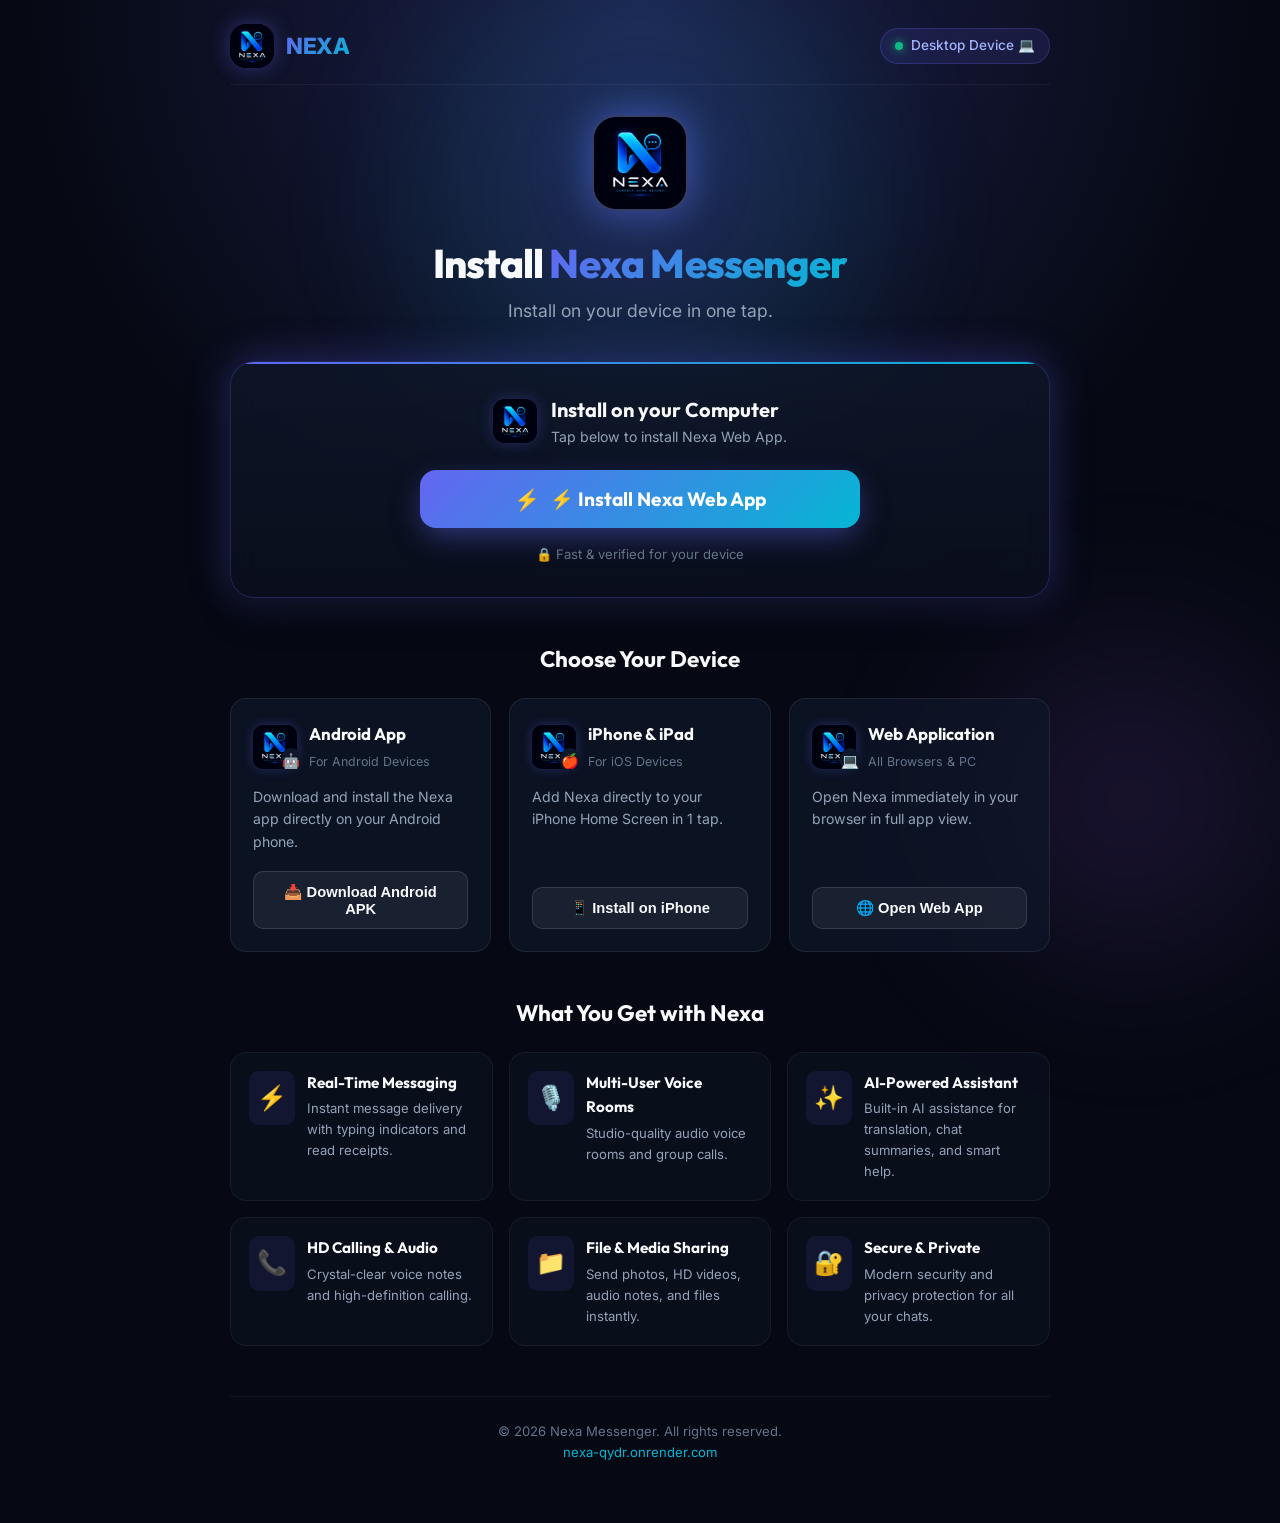
==== index.html @ 6cac439d "Add files via upload" ====
<!DOCTYPE html>
<html lang="en">
<head>
  <meta charset="UTF-8">
  <meta name="viewport" content="width=device-width, initial-scale=1.0, maximum-scale=1.0, user-scalable=no">
  <title>Nexa Messenger | Install on Your Device</title>
  <meta name="description" content="Install Nexa Messenger directly on your Android, iPhone, or Desktop device in 1 tap.">
  
  <!-- PWA & Mobile Icons -->
  <link rel="manifest" href="manifest.json">
  <meta name="theme-color" content="#0b0f19">
  <meta name="mobile-web-app-capable" content="yes">
  <meta name="apple-mobile-web-app-capable" content="yes">
  <meta name="apple-mobile-web-app-status-bar-style" content="black-translucent">
  <meta name="apple-mobile-web-app-title" content="Nexa">
  <link rel="apple-touch-icon" href="apple-touch-icon.png">
  <link rel="icon" type="image/png" sizes="192x192" href="icon-192.png">
  <link rel="icon" type="image/png" sizes="512x512" href="icon-512.png">

  <!-- Open Graph -->
  <meta property="og:title" content="Install Nexa Messenger">
  <meta property="og:description" content="Install Nexa Messenger directly on your Android or iPhone device.">
  <meta property="og:image" content="icon-512.png">
  <meta property="og:type" content="website">

  <!-- Stylesheet -->
  <link rel="stylesheet" href="styles.css">
</head>
<body>

  <!-- Ambient Light Effects -->
  <div class="ambient-blur-1"></div>
  <div class="ambient-blur-2"></div>

  <div class="app-container">

    <!-- Header Navigation -->
    <header class="header">
      <a href="https://nexa-qydr.onrender.com" class="brand" target="_blank" rel="noopener">
        <img src="icon-192.png" alt="Nexa Icon" class="logo-img">
        <span class="brand-text">NEXA</span>
      </a>
      <div class="device-badge" id="deviceBadge">
        <span class="pulse-dot"></span>
        <span id="deviceBadgeText">Detecting device...</span>
      </div>
    </header>

    <!-- Hero Section with Official Nexa Icon -->
    <section class="hero">
      <div class="hero-icon-wrapper">
        <img src="icon-512.png" alt="Nexa Messenger Logo" class="hero-app-icon">
      </div>
      <h1 class="hero-title">
        Install <span>Nexa Messenger</span>
      </h1>
      <p class="hero-subtitle">
        Install on your device in one tap.
      </p>
    </section>

    <!-- Installer Action Card -->
    <main class="installer-card">
      <div class="install-status-box">
        <img src="icon-192.png" class="mini-status-icon" alt="Nexa Icon">
        <div class="status-info">
          <h3 id="statusHeading">Install on your device</h3>
          <p id="statusSubtext">Tap below to install Nexa directly.</p>
        </div>
      </div>

      <button class="btn-primary-install" id="primaryInstallBtn">
        <span class="btn-icon">⚡</span>
        <span id="primaryInstallText">Install Nexa App</span>
      </button>

      <div class="install-note">
        <span>🔒 Fast & verified for your device</span>
      </div>
    </main>

    <!-- Platform Options -->
    <section>
      <h2 class="section-title">Choose Your Device</h2>
      <div class="options-grid">
        
        <!-- Android Option -->
        <div class="option-card">
          <div>
            <div class="option-header">
              <div class="option-icon-box">
                <img src="icon-192.png" alt="Nexa Icon" class="card-nexa-icon">
                <span class="os-badge">🤖</span>
              </div>
              <div>
                <h3 class="option-title">Android App</h3>
                <span class="option-subtitle">For Android Devices</span>
              </div>
            </div>
            <p class="option-desc">
              Download and install the Nexa app directly on your Android phone.
            </p>
          </div>
          <button class="btn-secondary" id="downloadApkBtn">
            <span>📥 Download Android APK</span>
          </button>
        </div>

        <!-- iOS Option -->
        <div class="option-card">
          <div>
            <div class="option-header">
              <div class="option-icon-box">
                <img src="icon-192.png" alt="Nexa Icon" class="card-nexa-icon">
                <span class="os-badge">🍎</span>
              </div>
              <div>
                <h3 class="option-title">iPhone & iPad</h3>
                <span class="option-subtitle">For iOS Devices</span>
              </div>
            </div>
            <p class="option-desc">
              Add Nexa directly to your iPhone Home Screen in 1 tap.
            </p>
          </div>
          <button class="btn-secondary" id="installIosBtn">
            <span>📱 Install on iPhone</span>
          </button>
        </div>

        <!-- Web App Standalone Option -->
        <div class="option-card">
          <div>
            <div class="option-header">
              <div class="option-icon-box">
                <img src="icon-192.png" alt="Nexa Icon" class="card-nexa-icon">
                <span class="os-badge">💻</span>
              </div>
              <div>
                <h3 class="option-title">Web Application</h3>
                <span class="option-subtitle">All Browsers & PC</span>
              </div>
            </div>
            <p class="option-desc">
              Open Nexa immediately in your browser in full app view.
            </p>
          </div>
          <button class="btn-secondary" id="openInFrameBtn">
            <span>🌐 Open Web App</span>
          </button>
        </div>

      </div>
    </section>

    <!-- Nexa Features Grid -->
    <section class="features-section">
      <h2 class="section-title">What You Get with Nexa</h2>
      <div class="features-grid">

        <div class="feature-item">
          <div class="feature-icon">⚡</div>
          <div class="feature-text">
            <h4>Real-Time Messaging</h4>
            <p>Instant message delivery with typing indicators and read receipts.</p>
          </div>
        </div>

        <div class="feature-item">
          <div class="feature-icon">🎙️</div>
          <div class="feature-text">
            <h4>Multi-User Voice Rooms</h4>
            <p>Studio-quality audio voice rooms and group calls.</p>
          </div>
        </div>

        <div class="feature-item">
          <div class="feature-icon">✨</div>
          <div class="feature-text">
            <h4>AI-Powered Assistant</h4>
            <p>Built-in AI assistance for translation, chat summaries, and smart help.</p>
          </div>
        </div>

        <div class="feature-item">
          <div class="feature-icon">📞</div>
          <div class="feature-text">
            <h4>HD Calling & Audio</h4>
            <p>Crystal-clear voice notes and high-definition calling.</p>
          </div>
        </div>

        <div class="feature-item">
          <div class="feature-icon">📁</div>
          <div class="feature-text">
            <h4>File & Media Sharing</h4>
            <p>Send photos, HD videos, audio notes, and files instantly.</p>
          </div>
        </div>

        <div class="feature-item">
          <div class="feature-icon">🔐</div>
          <div class="feature-text">
            <h4>Secure & Private</h4>
            <p>Modern security and privacy protection for all your chats.</p>
          </div>
        </div>

      </div>
    </section>

    <!-- Footer -->
    <footer class="footer">
      <p>© 2026 Nexa Messenger. All rights reserved.</p>
      <p><a href="https://nexa-qydr.onrender.com" target="_blank" style="color: var(--primary-cyan); text-decoration: none;">nexa-qydr.onrender.com</a></p>
    </footer>

  </div>

  <!-- Embedded Web App Modal -->
  <div class="web-app-frame-modal" id="webAppFrameModal">
    <div class="frame-bar">
      <div class="frame-title">
        <img src="icon-192.png" width="24" height="24" style="border-radius: 6px;" alt="Logo">
        <span>Nexa Messenger App</span>
      </div>
      <button class="btn-close-frame" id="closeFrameBtn">✕ Close</button>
    </div>
    <iframe src="https://nexa-qydr.onrender.com" class="app-iframe" title="Nexa Messenger App"></iframe>
  </div>

  <!-- JavaScript -->
  <script src="app.js"></script>
</body>
</html>
---- styles.css ----
/* ==========================================================================
   Nexa Messenger - Universal Mobile App Installer Stylesheet
   ========================================================================== */

@import url('https://fonts.googleapis.com/css2?family=Inter:wght@300;400;500;600;700&family=Outfit:wght@500;600;700;800&display=swap');

:root {
  --bg-dark: #060913;
  --bg-card: rgba(15, 23, 42, 0.7);
  --bg-card-hover: rgba(30, 41, 59, 0.8);
  --border-glow: rgba(99, 102, 241, 0.25);
  --border-cyan: rgba(6, 182, 212, 0.3);
  
  --primary-indigo: #6366f1;
  --primary-cyan: #06b6d4;
  --primary-purple: #a855f7;
  --primary-emerald: #10b981;
  
  --text-main: #f8fafc;
  --text-muted: #94a3b8;
  --text-dim: #64748b;

  --gradient-main: linear-gradient(135deg, #6366f1 0%, #06b6d4 100%);
  --gradient-accent: linear-gradient(135deg, #a855f7 0%, #6366f1 100%);
  --gradient-card: linear-gradient(180deg, rgba(15, 23, 42, 0.8) 0%, rgba(10, 15, 29, 0.9) 100%);
  --gradient-glow: radial-gradient(circle at 50% 0%, rgba(99, 102, 241, 0.25) 0%, rgba(6, 9, 19, 0) 70%);

  --radius-sm: 10px;
  --radius-md: 16px;
  --radius-lg: 24px;
  --radius-full: 9999px;

  --shadow-glow: 0 0 40px rgba(99, 102, 241, 0.35);
  --shadow-card: 0 20px 40px -15px rgba(0, 0, 0, 0.5);
  --transition-fast: all 0.25s cubic-bezier(0.4, 0, 0.2, 1);
}

* {
  margin: 0;
  padding: 0;
  box-sizing: border-box;
  -webkit-tap-highlight-color: transparent;
}

body {
  font-family: 'Inter', sans-serif;
  background-color: var(--bg-dark);
  color: var(--text-main);
  min-height: 100vh;
  overflow-x: hidden;
  line-height: 1.6;
  background-image: var(--gradient-glow);
  background-repeat: no-repeat;
  background-size: 100% 600px;
}

h1, h2, h3, h4, .brand-title {
  font-family: 'Outfit', sans-serif;
}

/* Page Background Effects */
.ambient-blur-1 {
  position: fixed;
  top: -100px;
  left: 50%;
  transform: translateX(-50%);
  width: 600px;
  height: 600px;
  background: radial-gradient(circle, rgba(99, 102, 241, 0.2) 0%, rgba(6, 182, 212, 0.1) 40%, rgba(0, 0, 0, 0) 70%);
  pointer-events: none;
  z-index: 0;
  filter: blur(50px);
}

.ambient-blur-2 {
  position: fixed;
  bottom: -150px;
  right: -100px;
  width: 500px;
  height: 500px;
  background: radial-gradient(circle, rgba(168, 85, 247, 0.15) 0%, rgba(0, 0, 0, 0) 70%);
  pointer-events: none;
  z-index: 0;
  filter: blur(60px);
}

.app-container {
  max-width: 860px;
  margin: 0 auto;
  padding: 24px 20px 60px;
  position: relative;
  z-index: 1;
}

/* Header & Nav */
.header {
  display: flex;
  justify-content: space-between;
  align-items: center;
  margin-bottom: 30px;
  padding-bottom: 16px;
  border-bottom: 1px solid rgba(255, 255, 255, 0.06);
}

.brand {
  display: flex;
  align-items: center;
  gap: 12px;
  text-decoration: none;
  color: inherit;
}

.logo-img {
  width: 44px;
  height: 44px;
  border-radius: var(--radius-md);
  box-shadow: 0 0 20px rgba(99, 102, 241, 0.4);
  transition: var(--transition-fast);
}

.brand-text {
  font-size: 1.4rem;
  font-weight: 800;
  letter-spacing: -0.5px;
  background: var(--gradient-main);
  -webkit-background-clip: text;
  -webkit-text-fill-color: transparent;
}

.device-badge {
  display: inline-flex;
  align-items: center;
  gap: 8px;
  padding: 6px 14px;
  border-radius: var(--radius-full);
  background: rgba(99, 102, 241, 0.12);
  border: 1px solid var(--border-glow);
  font-size: 0.85rem;
  font-weight: 500;
  color: #a5b4fc;
}

.pulse-dot {
  width: 8px;
  height: 8px;
  background-color: var(--primary-emerald);
  border-radius: 50%;
  box-shadow: 0 0 10px var(--primary-emerald);
  animation: pulse 2s infinite;
}

@keyframes pulse {
  0% { transform: scale(0.95); box-shadow: 0 0 0 0 rgba(16, 185, 129, 0.7); }
  70% { transform: scale(1); box-shadow: 0 0 0 8px rgba(16, 185, 129, 0); }
  100% { transform: scale(0.95); box-shadow: 0 0 0 0 rgba(16, 185, 129, 0); }
}

/* Hero Section */
.hero {
  text-align: center;
  margin-bottom: 36px;
}

.hero-icon-wrapper {
  margin-bottom: 20px;
  display: inline-block;
}

.hero-app-icon {
  width: 96px;
  height: 96px;
  border-radius: 24px;
  box-shadow: 0 0 35px rgba(99, 102, 241, 0.5), 0 0 70px rgba(6, 182, 212, 0.2);
  border: 2px solid rgba(255, 255, 255, 0.1);
  transition: transform 0.3s ease;
}

.hero-app-icon:hover {
  transform: scale(1.05) rotate(2deg);
}

.hero-title {
  font-size: 2.5rem;
  font-weight: 800;
  line-height: 1.2;
  margin-bottom: 10px;
  letter-spacing: -0.8px;
}

.hero-title span {
  background: var(--gradient-main);
  -webkit-background-clip: text;
  -webkit-text-fill-color: transparent;
}

.hero-subtitle {
  font-size: 1.1rem;
  color: var(--text-muted);
  max-width: 500px;
  margin: 0 auto;
}

/* Main Install Action Card */
.installer-card {
  background: var(--gradient-card);
  border: 1px solid var(--border-glow);
  border-radius: var(--radius-lg);
  padding: 32px 26px;
  box-shadow: var(--shadow-card), var(--shadow-glow);
  backdrop-filter: blur(16px);
  text-align: center;
  position: relative;
  overflow: hidden;
  margin-bottom: 44px;
}

.installer-card::before {
  content: '';
  position: absolute;
  top: 0;
  left: 0;
  right: 0;
  height: 2px;
  background: var(--gradient-main);
}

.install-status-box {
  display: flex;
  align-items: center;
  justify-content: center;
  gap: 14px;
  margin-bottom: 22px;
}

.mini-status-icon {
  width: 44px;
  height: 44px;
  border-radius: 12px;
  box-shadow: 0 0 15px rgba(99, 102, 241, 0.3);
}

.status-info h3 {
  font-size: 1.25rem;
  font-weight: 700;
  text-align: left;
}

.status-info p {
  font-size: 0.88rem;
  color: var(--text-muted);
  text-align: left;
}

.btn-primary-install {
  display: flex;
  align-items: center;
  justify-content: center;
  gap: 10px;
  width: 100%;
  max-width: 440px;
  margin: 0 auto 16px;
  padding: 16px 28px;
  font-family: 'Outfit', sans-serif;
  font-size: 1.2rem;
  font-weight: 700;
  color: #ffffff;
  background: var(--gradient-main);
  border: none;
  border-radius: var(--radius-md);
  cursor: pointer;
  box-shadow: 0 10px 30px -5px rgba(99, 102, 241, 0.5);
  transition: var(--transition-fast);
  text-decoration: none;
}

.btn-primary-install:hover {
  transform: translateY(-2px) scale(1.02);
  box-shadow: 0 15px 40px -5px rgba(99, 102, 241, 0.7);
}

.btn-primary-install:active {
  transform: translateY(1px) scale(0.99);
}

.btn-icon {
  font-size: 1.3rem;
}

.install-note {
  font-size: 0.82rem;
  color: var(--text-dim);
  display: flex;
  align-items: center;
  justify-content: center;
  gap: 6px;
}

/* Secondary Download Grid */
.section-title {
  font-size: 1.4rem;
  font-weight: 700;
  margin-bottom: 20px;
  text-align: center;
}

.options-grid {
  display: grid;
  grid-template-columns: repeat(auto-fit, minmax(250px, 1fr));
  gap: 18px;
  margin-bottom: 44px;
}

.option-card {
  background: var(--bg-card);
  border: 1px solid rgba(255, 255, 255, 0.08);
  border-radius: var(--radius-md);
  padding: 22px;
  transition: var(--transition-fast);
  display: flex;
  flex-direction: column;
  justify-content: space-between;
}

.option-card:hover {
  background: var(--bg-card-hover);
  border-color: var(--border-glow);
  transform: translateY(-3px);
}

.option-header {
  display: flex;
  align-items: center;
  gap: 12px;
  margin-bottom: 12px;
}

.option-icon-box {
  position: relative;
  width: 44px;
  height: 44px;
}

.card-nexa-icon {
  width: 44px;
  height: 44px;
  border-radius: 10px;
  box-shadow: 0 0 12px rgba(99, 102, 241, 0.3);
}

.os-badge {
  position: absolute;
  bottom: -4px;
  right: -4px;
  font-size: 0.9rem;
  background: #0f172a;
  border-radius: 50%;
  padding: 1px;
}

.option-title {
  font-size: 1.05rem;
  font-weight: 700;
}

.option-subtitle {
  font-size: 0.78rem;
  color: var(--text-dim);
}

.option-desc {
  font-size: 0.88rem;
  color: var(--text-muted);
  margin-bottom: 18px;
  flex-grow: 1;
}

.btn-secondary {
  display: inline-flex;
  align-items: center;
  justify-content: center;
  gap: 8px;
  padding: 11px 18px;
  border-radius: var(--radius-sm);
  font-size: 0.92rem;
  font-weight: 600;
  color: var(--text-main);
  background: rgba(255, 255, 255, 0.06);
  border: 1px solid rgba(255, 255, 255, 0.12);
  cursor: pointer;
  transition: var(--transition-fast);
  text-decoration: none;
  width: 100%;
}

.btn-secondary:hover {
  background: rgba(99, 102, 241, 0.2);
  border-color: var(--primary-indigo);
  color: #ffffff;
}

/* Features Showcase */
.features-section {
  margin-bottom: 50px;
}

.features-grid {
  display: grid;
  grid-template-columns: repeat(auto-fit, minmax(230px, 1fr));
  gap: 16px;
}

.feature-item {
  background: rgba(15, 23, 42, 0.4);
  border: 1px solid rgba(255, 255, 255, 0.05);
  border-radius: var(--radius-md);
  padding: 18px;
  display: flex;
  align-items: flex-start;
  gap: 12px;
}

.feature-icon {
  font-size: 1.5rem;
  background: rgba(99, 102, 241, 0.1);
  padding: 8px;
  border-radius: var(--radius-sm);
}

.feature-text h4 {
  font-size: 0.95rem;
  font-weight: 700;
  margin-bottom: 3px;
}

.feature-text p {
  font-size: 0.82rem;
  color: var(--text-muted);
}

/* Live Standalone App Modal & View */
.web-app-frame-modal {
  display: none;
  position: fixed;
  top: 0;
  left: 0;
  width: 100vw;
  height: 100vh;
  background: rgba(2, 6, 23, 0.95);
  z-index: 1000;
  flex-direction: column;
}

.web-app-frame-modal.active {
  display: flex;
}

.frame-bar {
  display: flex;
  align-items: center;
  justify-content: space-between;
  padding: 12px 20px;
  background: #0f172a;
  border-bottom: 1px solid rgba(255, 255, 255, 0.1);
}

.frame-title {
  font-weight: 600;
  display: flex;
  align-items: center;
  gap: 8px;
}

.btn-close-frame {
  background: rgba(255, 255, 255, 0.1);
  border: none;
  color: white;
  padding: 6px 14px;
  border-radius: var(--radius-sm);
  cursor: pointer;
  font-weight: 600;
}

.app-iframe {
  flex-grow: 1;
  width: 100%;
  height: 100%;
  border: none;
}

/* Footer */
.footer {
  text-align: center;
  padding-top: 24px;
  border-top: 1px solid rgba(255, 255, 255, 0.06);
  color: var(--text-dim);
  font-size: 0.82rem;
}

/* Mobile Adjustments */
@media (max-width: 600px) {
  .hero-title {
    font-size: 2rem;
  }
  .hero-app-icon {
    width: 80px;
    height: 80px;
  }
  .installer-card {
    padding: 24px 16px;
  }
  .btn-primary-install {
    font-size: 1.1rem;
    padding: 15px 20px;
  }
}
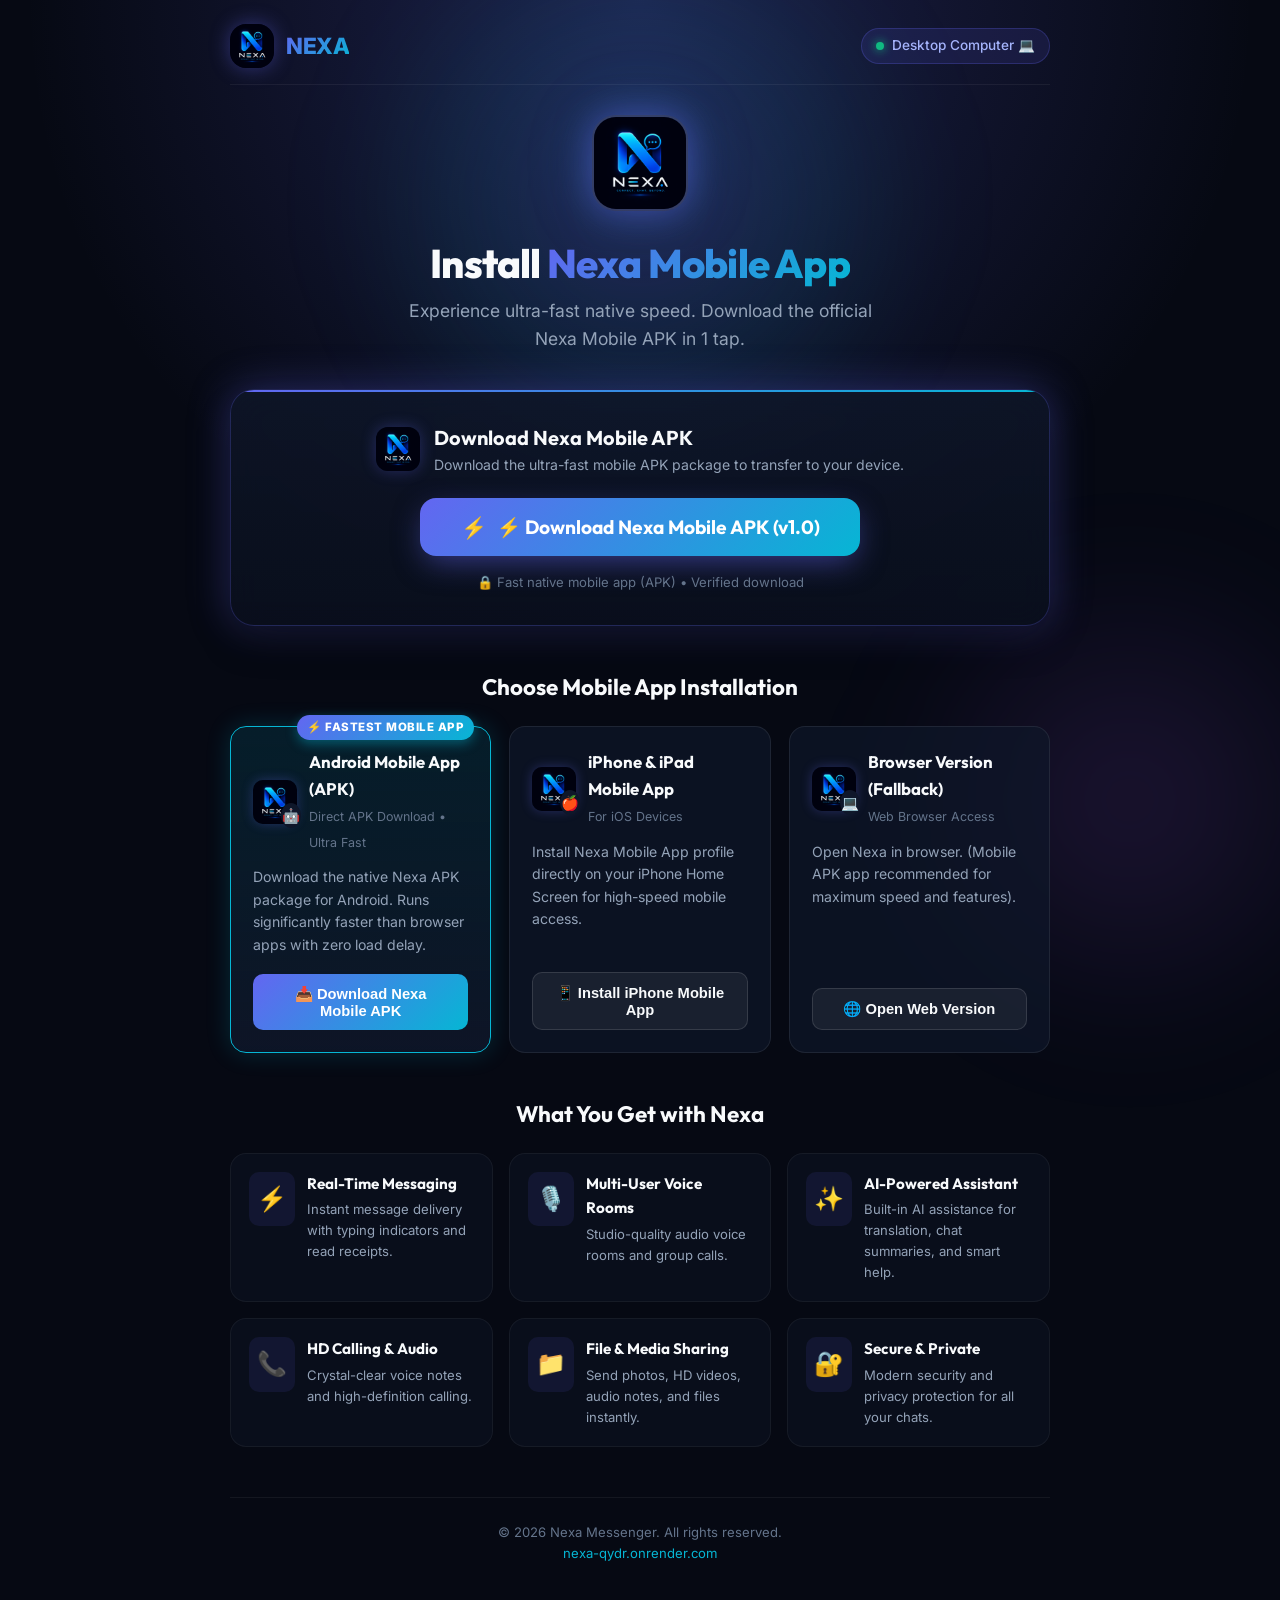
==== commit b97d581d: "Add files via upload" ====
--- a/index.html
+++ b/index.html
@@ -47,111 +47,112 @@
     </header>
 
     <!-- Hero Section with Official Nexa Icon -->
-    <section class="hero">
-      <div class="hero-icon-wrapper">
-        <img src="icon-512.png" alt="Nexa Messenger Logo" class="hero-app-icon">
-      </div>
-      <h1 class="hero-title">
-        Install <span>Nexa Messenger</span>
-      </h1>
-      <p class="hero-subtitle">
-        Install on your device in one tap.
-      </p>
-    </section>
-
-    <!-- Installer Action Card -->
-    <main class="installer-card">
-      <div class="install-status-box">
-        <img src="icon-192.png" class="mini-status-icon" alt="Nexa Icon">
-        <div class="status-info">
-          <h3 id="statusHeading">Install on your device</h3>
-          <p id="statusSubtext">Tap below to install Nexa directly.</p>
-        </div>
-      </div>
-
-      <button class="btn-primary-install" id="primaryInstallBtn">
-        <span class="btn-icon">⚡</span>
-        <span id="primaryInstallText">Install Nexa App</span>
-      </button>
-
-      <div class="install-note">
-        <span>🔒 Fast & verified for your device</span>
-      </div>
-    </main>
-
-    <!-- Platform Options -->
-    <section>
-      <h2 class="section-title">Choose Your Device</h2>
-      <div class="options-grid">
-        
-        <!-- Android Option -->
-        <div class="option-card">
-          <div>
-            <div class="option-header">
-              <div class="option-icon-box">
-                <img src="icon-192.png" alt="Nexa Icon" class="card-nexa-icon">
-                <span class="os-badge">🤖</span>
-              </div>
-              <div>
-                <h3 class="option-title">Android App</h3>
-                <span class="option-subtitle">For Android Devices</span>
-              </div>
-            </div>
-            <p class="option-desc">
-              Download and install the Nexa app directly on your Android phone.
-            </p>
-          </div>
-          <button class="btn-secondary" id="downloadApkBtn">
-            <span>📥 Download Android APK</span>
-          </button>
-        </div>
-
-        <!-- iOS Option -->
-        <div class="option-card">
-          <div>
-            <div class="option-header">
-              <div class="option-icon-box">
-                <img src="icon-192.png" alt="Nexa Icon" class="card-nexa-icon">
-                <span class="os-badge">🍎</span>
-              </div>
-              <div>
-                <h3 class="option-title">iPhone & iPad</h3>
-                <span class="option-subtitle">For iOS Devices</span>
-              </div>
-            </div>
-            <p class="option-desc">
-              Add Nexa directly to your iPhone Home Screen in 1 tap.
-            </p>
-          </div>
-          <button class="btn-secondary" id="installIosBtn">
-            <span>📱 Install on iPhone</span>
-          </button>
-        </div>
-
-        <!-- Web App Standalone Option -->
-        <div class="option-card">
-          <div>
-            <div class="option-header">
-              <div class="option-icon-box">
-                <img src="icon-192.png" alt="Nexa Icon" class="card-nexa-icon">
-                <span class="os-badge">💻</span>
-              </div>
-              <div>
-                <h3 class="option-title">Web Application</h3>
-                <span class="option-subtitle">All Browsers & PC</span>
-              </div>
-            </div>
-            <p class="option-desc">
-              Open Nexa immediately in your browser in full app view.
-            </p>
-          </div>
-          <button class="btn-secondary" id="openInFrameBtn">
-            <span>🌐 Open Web App</span>
-          </button>
-        </div>
-
-      </div>
-    </section>
+  <section class="hero">
+    <div class="hero-icon-wrapper">
+      <img src="icon-512.png" alt="Nexa Messenger Logo" class="hero-app-icon">
+    </div>
+    <h1 class="hero-title">
+      Install <span>Nexa Mobile App</span>
+    </h1>
+    <p class="hero-subtitle">
+      Experience ultra-fast native speed. Download the official Nexa Mobile APK in 1 tap.
+    </p>
+  </section>
+
+  <!-- Installer Action Card -->
+  <main class="installer-card">
+    <div class="install-status-box">
+      <img src="icon-192.png" class="mini-status-icon" alt="Nexa Icon">
+      <div class="status-info">
+        <h3 id="statusHeading">Download Nexa Mobile App (APK)</h3>
+        <p id="statusSubtext">Ultra-fast native mobile app • Instant direct package download</p>
+      </div>
+    </div>
+
+    <button class="btn-primary-install" id="primaryInstallBtn">
+      <span class="btn-icon">⚡</span>
+      <span id="primaryInstallText">Download Nexa Mobile APK</span>
+    </button>
+
+    <div class="install-note">
+      <span>🔒 Fast native mobile app (APK) • Verified download</span>
+    </div>
+  </main>
+
+  <!-- Platform Options -->
+  <section>
+    <h2 class="section-title">Choose Mobile App Installation</h2>
+    <div class="options-grid">
+      
+      <!-- Android Option (Recommended) -->
+      <div class="option-card recommended-card">
+        <div class="card-tag">⚡ FASTEST MOBILE APP</div>
+        <div>
+          <div class="option-header">
+            <div class="option-icon-box">
+              <img src="icon-192.png" alt="Nexa Icon" class="card-nexa-icon">
+              <span class="os-badge">🤖</span>
+            </div>
+            <div>
+              <h3 class="option-title">Android Mobile App (APK)</h3>
+              <span class="option-subtitle">Direct APK Download • Ultra Fast</span>
+            </div>
+          </div>
+          <p class="option-desc">
+            Download the native Nexa APK package for Android. Runs significantly faster than browser apps with zero load delay.
+          </p>
+        </div>
+        <button class="btn-secondary btn-apk-primary" id="downloadApkBtn">
+          <span>📥 Download Nexa Mobile APK</span>
+        </button>
+      </div>
+
+      <!-- iOS Option -->
+      <div class="option-card">
+        <div>
+          <div class="option-header">
+            <div class="option-icon-box">
+              <img src="icon-192.png" alt="Nexa Icon" class="card-nexa-icon">
+              <span class="os-badge">🍎</span>
+            </div>
+            <div>
+              <h3 class="option-title">iPhone & iPad Mobile App</h3>
+              <span class="option-subtitle">For iOS Devices</span>
+            </div>
+          </div>
+          <p class="option-desc">
+            Install Nexa Mobile App profile directly on your iPhone Home Screen for high-speed mobile access.
+          </p>
+        </div>
+        <button class="btn-secondary" id="installIosBtn">
+          <span>📱 Install iPhone Mobile App</span>
+        </button>
+      </div>
+
+      <!-- Web App Fallback Option -->
+      <div class="option-card">
+        <div>
+          <div class="option-header">
+            <div class="option-icon-box">
+              <img src="icon-192.png" alt="Nexa Icon" class="card-nexa-icon">
+              <span class="os-badge">💻</span>
+            </div>
+            <div>
+              <h3 class="option-title">Browser Version (Fallback)</h3>
+              <span class="option-subtitle">Web Browser Access</span>
+            </div>
+          </div>
+          <p class="option-desc">
+            Open Nexa in browser. (Mobile APK app recommended for maximum speed and features).
+          </p>
+        </div>
+        <button class="btn-secondary" id="openInFrameBtn">
+          <span>🌐 Open Web Version</span>
+        </button>
+      </div>
+
+    </div>
+  </section>
 
     <!-- Nexa Features Grid -->
     <section class="features-section">
--- a/styles.css
+++ b/styles.css
@@ -319,6 +319,39 @@
   display: flex;
   flex-direction: column;
   justify-content: space-between;
+  position: relative;
+}
+
+.recommended-card {
+  border: 1.5px solid var(--primary-cyan);
+  background: linear-gradient(180deg, rgba(6, 182, 212, 0.12) 0%, rgba(15, 23, 42, 0.85) 100%);
+  box-shadow: 0 0 25px rgba(6, 182, 212, 0.2);
+}
+
+.card-tag {
+  position: absolute;
+  top: -12px;
+  right: 16px;
+  background: var(--gradient-main);
+  color: #ffffff;
+  font-size: 0.72rem;
+  font-weight: 800;
+  padding: 3px 10px;
+  border-radius: var(--radius-full);
+  letter-spacing: 0.5px;
+  box-shadow: 0 4px 12px rgba(6, 182, 212, 0.4);
+}
+
+.btn-apk-primary {
+  background: var(--gradient-main) !important;
+  color: #ffffff !important;
+  border: none !important;
+  font-weight: 700 !important;
+}
+
+.btn-apk-primary:hover {
+  box-shadow: 0 8px 20px rgba(6, 182, 212, 0.4);
+  transform: translateY(-2px);
 }
 
 .option-card:hover {
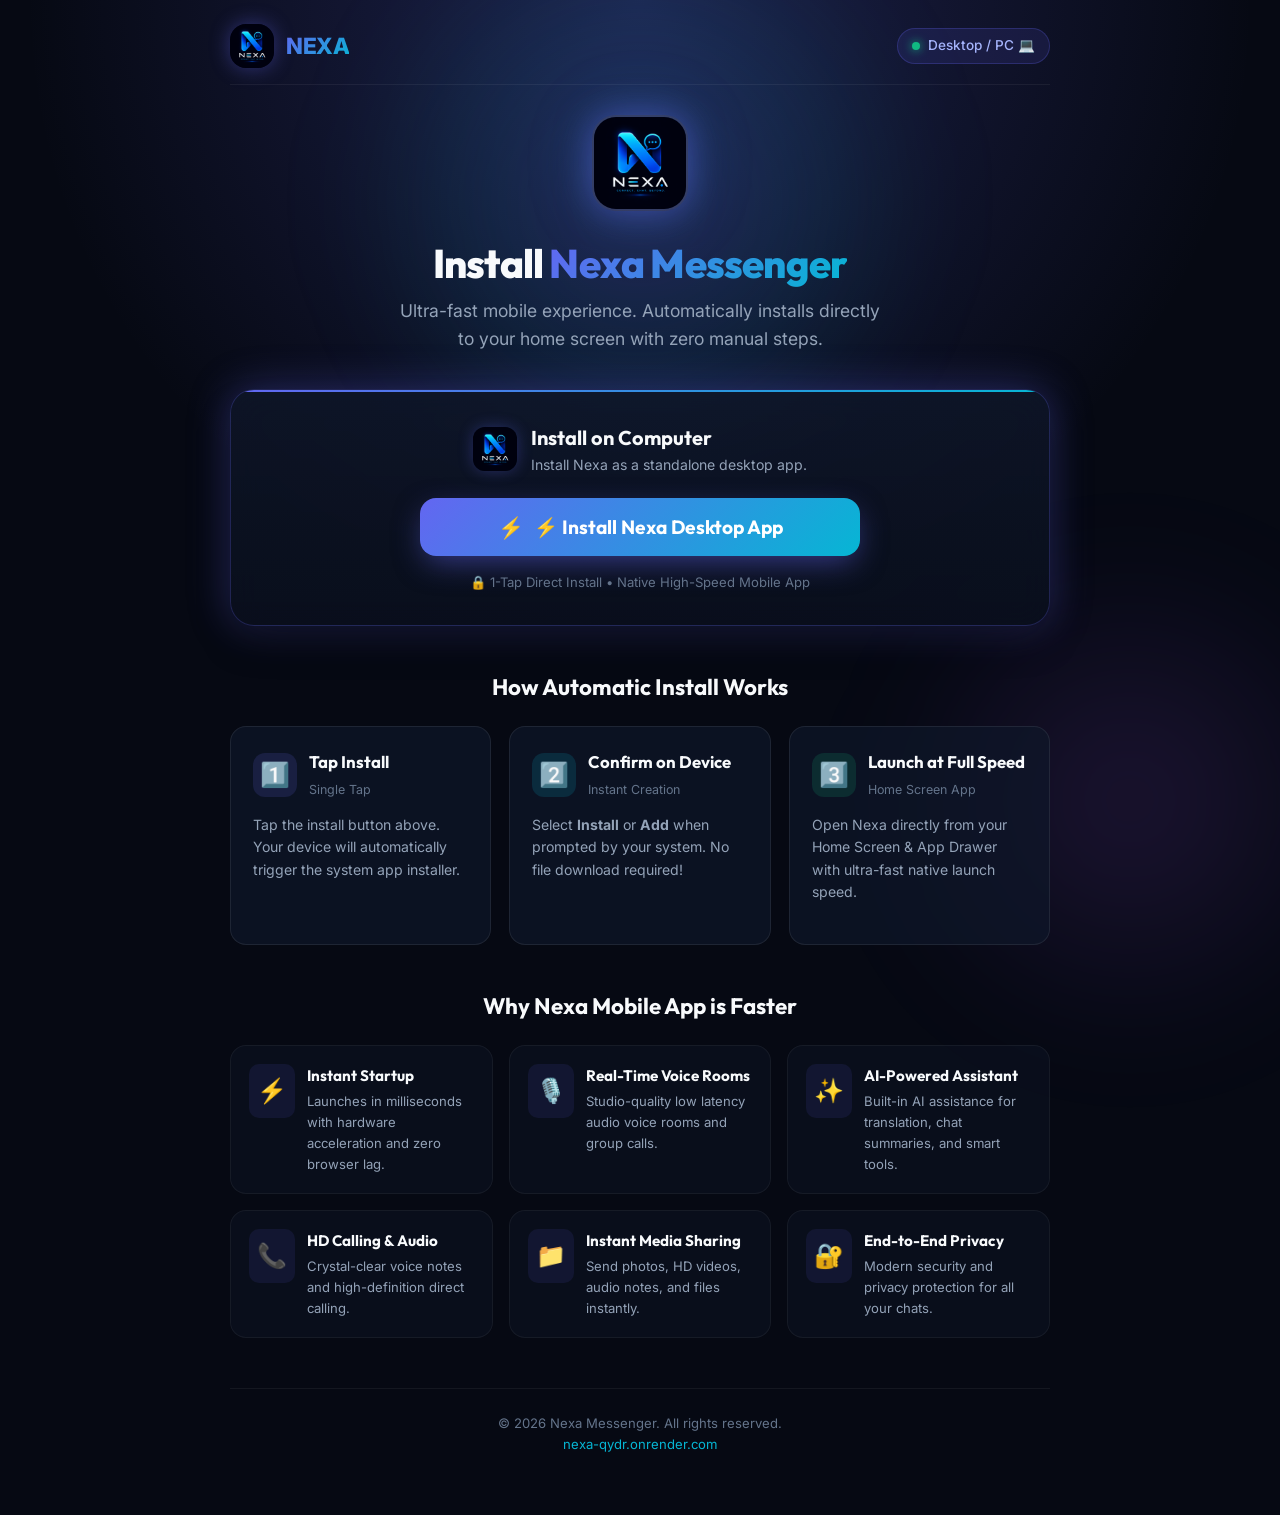
==== commit 3595d4c2: "Add files via upload" ====
--- a/index.html
+++ b/index.html
@@ -19,7 +19,7 @@
 
   <!-- Open Graph -->
   <meta property="og:title" content="Install Nexa Messenger">
-  <meta property="og:description" content="Install Nexa Messenger directly on your Android or iPhone device.">
+  <meta property="og:description" content="Automatic 1-Tap install for Android, iOS, and PC.">
   <meta property="og:image" content="icon-512.png">
   <meta property="og:type" content="website">
 
@@ -47,131 +47,112 @@
     </header>
 
     <!-- Hero Section with Official Nexa Icon -->
-  <section class="hero">
-    <div class="hero-icon-wrapper">
-      <img src="icon-512.png" alt="Nexa Messenger Logo" class="hero-app-icon">
-    </div>
-    <h1 class="hero-title">
-      Install <span>Nexa Mobile App</span>
-    </h1>
-    <p class="hero-subtitle">
-      Experience ultra-fast native speed. Download the official Nexa Mobile APK in 1 tap.
-    </p>
-  </section>
-
-  <!-- Installer Action Card -->
-  <main class="installer-card">
-    <div class="install-status-box">
-      <img src="icon-192.png" class="mini-status-icon" alt="Nexa Icon">
-      <div class="status-info">
-        <h3 id="statusHeading">Download Nexa Mobile App (APK)</h3>
-        <p id="statusSubtext">Ultra-fast native mobile app • Instant direct package download</p>
-      </div>
-    </div>
-
-    <button class="btn-primary-install" id="primaryInstallBtn">
-      <span class="btn-icon">⚡</span>
-      <span id="primaryInstallText">Download Nexa Mobile APK</span>
-    </button>
-
-    <div class="install-note">
-      <span>🔒 Fast native mobile app (APK) • Verified download</span>
-    </div>
-  </main>
-
-  <!-- Platform Options -->
-  <section>
-    <h2 class="section-title">Choose Mobile App Installation</h2>
-    <div class="options-grid">
-      
-      <!-- Android Option (Recommended) -->
-      <div class="option-card recommended-card">
-        <div class="card-tag">⚡ FASTEST MOBILE APP</div>
-        <div>
+    <section class="hero">
+      <div class="hero-icon-wrapper">
+        <img src="icon-512.png" alt="Nexa Messenger Logo" class="hero-app-icon">
+      </div>
+      <h1 class="hero-title">
+        Install <span>Nexa Messenger</span>
+      </h1>
+      <p class="hero-subtitle">
+        Ultra-fast mobile experience. Automatically installs directly to your home screen with zero manual steps.
+      </p>
+    </section>
+
+    <!-- Main Installer Action Card -->
+    <main class="installer-card">
+      <div class="install-status-box">
+        <img src="icon-192.png" class="mini-status-icon" alt="Nexa Icon">
+        <div class="status-info">
+          <h3 id="statusHeading">Automatic 1-Tap Installation</h3>
+          <p id="statusSubtext">Ready to install directly on your device.</p>
+        </div>
+      </div>
+
+      <button class="btn-primary-install" id="primaryInstallBtn">
+        <span class="btn-icon">⚡</span>
+        <span id="primaryInstallText">Install Nexa on This Device</span>
+      </button>
+
+      <div class="install-note">
+        <span>🔒 1-Tap Direct Install • Native High-Speed Mobile App</span>
+      </div>
+    </main>
+
+    <!-- How It Works Section -->
+    <section>
+      <h2 class="section-title">How Automatic Install Works</h2>
+      <div class="options-grid">
+        
+        <!-- Step 1 -->
+        <div class="option-card">
           <div class="option-header">
-            <div class="option-icon-box">
-              <img src="icon-192.png" alt="Nexa Icon" class="card-nexa-icon">
-              <span class="os-badge">🤖</span>
+            <div class="option-icon-box" style="display: flex; align-items: center; justify-content: center; font-size: 1.5rem; background: rgba(99, 102, 241, 0.15); border-radius: 12px;">
+              <span>1️⃣</span>
             </div>
             <div>
-              <h3 class="option-title">Android Mobile App (APK)</h3>
-              <span class="option-subtitle">Direct APK Download • Ultra Fast</span>
+              <h3 class="option-title">Tap Install</h3>
+              <span class="option-subtitle">Single Tap</span>
             </div>
           </div>
           <p class="option-desc">
-            Download the native Nexa APK package for Android. Runs significantly faster than browser apps with zero load delay.
+            Tap the install button above. Your device will automatically trigger the system app installer.
           </p>
         </div>
-        <button class="btn-secondary btn-apk-primary" id="downloadApkBtn">
-          <span>📥 Download Nexa Mobile APK</span>
-        </button>
-      </div>
-
-      <!-- iOS Option -->
-      <div class="option-card">
-        <div>
+
+        <!-- Step 2 -->
+        <div class="option-card">
           <div class="option-header">
-            <div class="option-icon-box">
-              <img src="icon-192.png" alt="Nexa Icon" class="card-nexa-icon">
-              <span class="os-badge">🍎</span>
+            <div class="option-icon-box" style="display: flex; align-items: center; justify-content: center; font-size: 1.5rem; background: rgba(6, 182, 212, 0.15); border-radius: 12px;">
+              <span>2️⃣</span>
             </div>
             <div>
-              <h3 class="option-title">iPhone & iPad Mobile App</h3>
-              <span class="option-subtitle">For iOS Devices</span>
+              <h3 class="option-title">Confirm on Device</h3>
+              <span class="option-subtitle">Instant Creation</span>
             </div>
           </div>
           <p class="option-desc">
-            Install Nexa Mobile App profile directly on your iPhone Home Screen for high-speed mobile access.
+            Select <strong>Install</strong> or <strong>Add</strong> when prompted by your system. No file download required!
           </p>
         </div>
-        <button class="btn-secondary" id="installIosBtn">
-          <span>📱 Install iPhone Mobile App</span>
-        </button>
-      </div>
-
-      <!-- Web App Fallback Option -->
-      <div class="option-card">
-        <div>
+
+        <!-- Step 3 -->
+        <div class="option-card">
           <div class="option-header">
-            <div class="option-icon-box">
-              <img src="icon-192.png" alt="Nexa Icon" class="card-nexa-icon">
-              <span class="os-badge">💻</span>
+            <div class="option-icon-box" style="display: flex; align-items: center; justify-content: center; font-size: 1.5rem; background: rgba(16, 185, 129, 0.15); border-radius: 12px;">
+              <span>3️⃣</span>
             </div>
             <div>
-              <h3 class="option-title">Browser Version (Fallback)</h3>
-              <span class="option-subtitle">Web Browser Access</span>
+              <h3 class="option-title">Launch at Full Speed</h3>
+              <span class="option-subtitle">Home Screen App</span>
             </div>
           </div>
           <p class="option-desc">
-            Open Nexa in browser. (Mobile APK app recommended for maximum speed and features).
+            Open Nexa directly from your Home Screen & App Drawer with ultra-fast native launch speed.
           </p>
         </div>
-        <button class="btn-secondary" id="openInFrameBtn">
-          <span>🌐 Open Web Version</span>
-        </button>
-      </div>
-
-    </div>
-  </section>
+
+      </div>
+    </section>
 
     <!-- Nexa Features Grid -->
     <section class="features-section">
-      <h2 class="section-title">What You Get with Nexa</h2>
+      <h2 class="section-title">Why Nexa Mobile App is Faster</h2>
       <div class="features-grid">
 
         <div class="feature-item">
           <div class="feature-icon">⚡</div>
           <div class="feature-text">
-            <h4>Real-Time Messaging</h4>
-            <p>Instant message delivery with typing indicators and read receipts.</p>
+            <h4>Instant Startup</h4>
+            <p>Launches in milliseconds with hardware acceleration and zero browser lag.</p>
           </div>
         </div>
 
         <div class="feature-item">
           <div class="feature-icon">🎙️</div>
           <div class="feature-text">
-            <h4>Multi-User Voice Rooms</h4>
-            <p>Studio-quality audio voice rooms and group calls.</p>
+            <h4>Real-Time Voice Rooms</h4>
+            <p>Studio-quality low latency audio voice rooms and group calls.</p>
           </div>
         </div>
 
@@ -179,7 +160,7 @@
           <div class="feature-icon">✨</div>
           <div class="feature-text">
             <h4>AI-Powered Assistant</h4>
-            <p>Built-in AI assistance for translation, chat summaries, and smart help.</p>
+            <p>Built-in AI assistance for translation, chat summaries, and smart tools.</p>
           </div>
         </div>
 
@@ -187,14 +168,14 @@
           <div class="feature-icon">📞</div>
           <div class="feature-text">
             <h4>HD Calling & Audio</h4>
-            <p>Crystal-clear voice notes and high-definition calling.</p>
+            <p>Crystal-clear voice notes and high-definition direct calling.</p>
           </div>
         </div>
 
         <div class="feature-item">
           <div class="feature-icon">📁</div>
           <div class="feature-text">
-            <h4>File & Media Sharing</h4>
+            <h4>Instant Media Sharing</h4>
             <p>Send photos, HD videos, audio notes, and files instantly.</p>
           </div>
         </div>
@@ -202,7 +183,7 @@
         <div class="feature-item">
           <div class="feature-icon">🔐</div>
           <div class="feature-text">
-            <h4>Secure & Private</h4>
+            <h4>End-to-End Privacy</h4>
             <p>Modern security and privacy protection for all your chats.</p>
           </div>
         </div>
@@ -218,16 +199,22 @@
 
   </div>
 
-  <!-- Embedded Web App Modal -->
-  <div class="web-app-frame-modal" id="webAppFrameModal">
-    <div class="frame-bar">
-      <div class="frame-title">
-        <img src="icon-192.png" width="24" height="24" style="border-radius: 6px;" alt="Logo">
-        <span>Nexa Messenger App</span>
-      </div>
-      <button class="btn-close-frame" id="closeFrameBtn">✕ Close</button>
+  <!-- iOS & Fallback Manual Guide Modal -->
+  <div class="web-app-frame-modal" id="installGuideModal" style="align-items: center; justify-content: center; padding: 20px;">
+    <div style="background: #0f172a; border: 1px solid var(--primary-cyan); border-radius: var(--radius-lg); padding: 28px; max-width: 460px; width: 100%; text-align: left; box-shadow: 0 20px 50px rgba(0,0,0,0.8); position: relative;">
+      <div style="display: flex; justify-content: space-between; align-items: center; margin-bottom: 16px;">
+        <h3 id="guideModalTitle" style="font-size: 1.2rem; font-weight: 700; color: #fff;">📱 1-Tap Installation</h3>
+        <button class="btn-close-frame" id="closeGuideBtn" style="padding: 4px 10px;">✕</button>
+      </div>
+      
+      <div id="guideModalContent" style="font-size: 0.9rem; color: var(--text-main); line-height: 1.8;">
+        <!-- Dynamically injected based on device -->
+      </div>
+      
+      <button class="btn-primary-install" id="guideActionBtn" style="margin-top: 18px; margin-bottom: 0; font-size: 1rem; padding: 12px;">
+        🚀 Open Nexa Messenger
+      </button>
     </div>
-    <iframe src="https://nexa-qydr.onrender.com" class="app-iframe" title="Nexa Messenger App"></iframe>
   </div>
 
   <!-- JavaScript -->
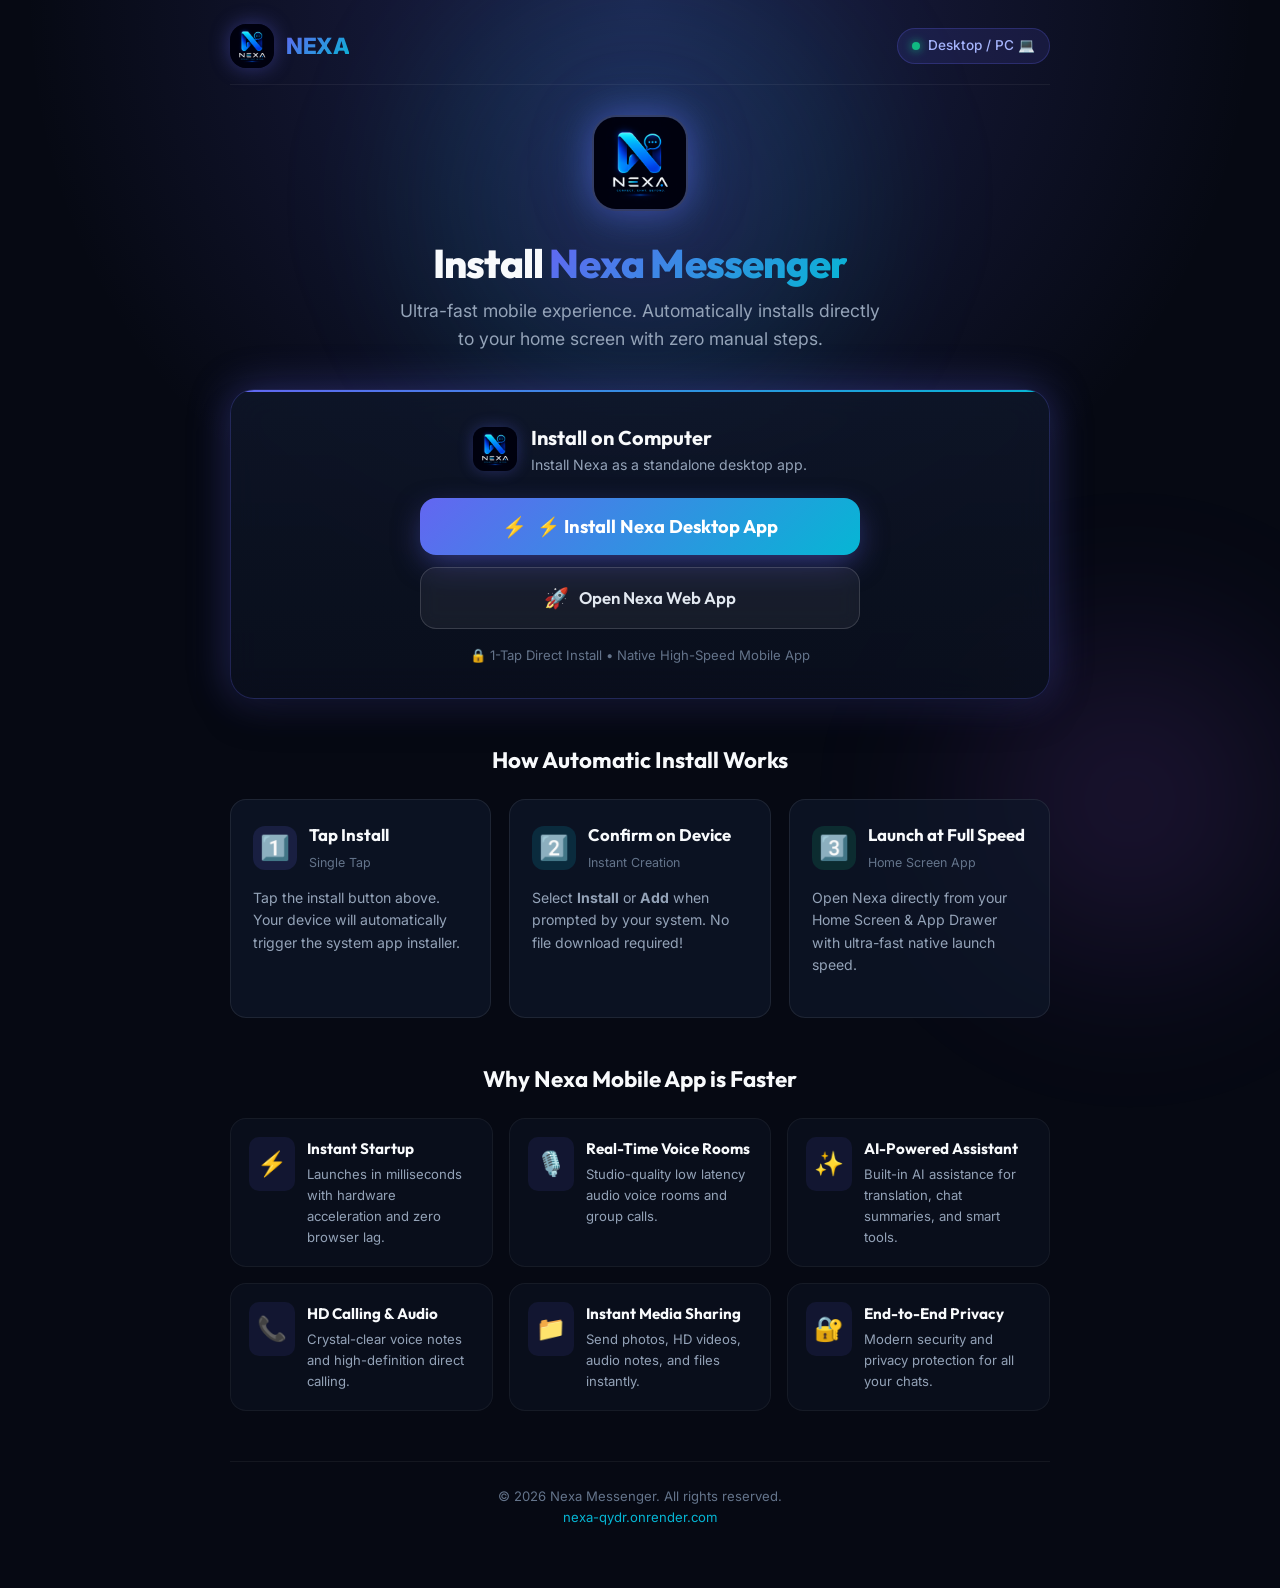
==== commit 957a8f56: "Add files via upload" ====
--- a/index.html
+++ b/index.html
@@ -6,6 +6,24 @@
   <title>Nexa Messenger | Install on Your Device</title>
   <meta name="description" content="Install Nexa Messenger directly on your Android, iPhone, or Desktop device in 1 tap.">
   
+  <!-- DNS Prefetch & Preconnect for Ultra-Fast Loading -->
+  <link rel="preconnect" href="https://nexa-qydr.onrender.com" crossorigin>
+  <link rel="dns-prefetch" href="https://nexa-qydr.onrender.com">
+
+  <!-- Instant Standalone App Launch Engine -->
+  <script>
+    (function() {
+      var isStandalone = window.matchMedia('(display-mode: standalone)').matches || 
+                         window.navigator.standalone === true || 
+                         window.location.search.indexOf('source=pwa') !== -1 ||
+                         window.location.search.indexOf('mode=standalone') !== -1;
+      if (isStandalone) {
+        // Instantly launch straight into Nexa Messenger with zero delay
+        window.location.replace('https://nexa-qydr.onrender.com');
+      }
+    })();
+  </script>
+
   <!-- PWA & Mobile Icons -->
   <link rel="manifest" href="manifest.json">
   <meta name="theme-color" content="#0b0f19">
@@ -32,11 +50,21 @@
   <div class="ambient-blur-1"></div>
   <div class="ambient-blur-2"></div>
 
+  <!-- Standalone Instant Splash for Launching -->
+  <div id="standaloneSplash" class="standalone-splash">
+    <div class="splash-icon-wrapper">
+      <img src="icon-512.png" alt="Nexa Messenger" class="splash-logo">
+    </div>
+    <div class="splash-title">Launching Nexa...</div>
+    <div class="splash-subtitle">Ultra-Fast Native Messenger</div>
+    <div class="splash-loader"><div class="splash-loader-bar"></div></div>
+  </div>
+
   <div class="app-container">
 
     <!-- Header Navigation -->
     <header class="header">
-      <a href="https://nexa-qydr.onrender.com" class="brand" target="_blank" rel="noopener">
+      <a href="https://nexa-qydr.onrender.com" class="brand">
         <img src="icon-192.png" alt="Nexa Icon" class="logo-img">
         <span class="brand-text">NEXA</span>
       </a>
@@ -69,10 +97,17 @@
         </div>
       </div>
 
-      <button class="btn-primary-install" id="primaryInstallBtn">
-        <span class="btn-icon">⚡</span>
-        <span id="primaryInstallText">Install Nexa on This Device</span>
-      </button>
+      <div class="button-group">
+        <button class="btn-primary-install" id="primaryInstallBtn">
+          <span class="btn-icon">⚡</span>
+          <span id="primaryInstallText">Install Nexa on This Device</span>
+        </button>
+
+        <a href="https://nexa-qydr.onrender.com" class="btn-secondary-launch" id="directLaunchBtn">
+          <span class="btn-icon">🚀</span>
+          <span>Open Nexa Web App</span>
+        </a>
+      </div>
 
       <div class="install-note">
         <span>🔒 1-Tap Direct Install • Native High-Speed Mobile App</span>
--- a/styles.css
+++ b/styles.css
@@ -251,17 +251,23 @@
   text-align: left;
 }
 
+.button-group {
+  display: flex;
+  flex-direction: column;
+  gap: 12px;
+  max-width: 440px;
+  margin: 0 auto 16px;
+}
+
 .btn-primary-install {
   display: flex;
   align-items: center;
   justify-content: center;
   gap: 10px;
   width: 100%;
-  max-width: 440px;
-  margin: 0 auto 16px;
   padding: 16px 28px;
   font-family: 'Outfit', sans-serif;
-  font-size: 1.2rem;
+  font-size: 1.15rem;
   font-weight: 700;
   color: #ffffff;
   background: var(--gradient-main);
@@ -282,8 +288,40 @@
   transform: translateY(1px) scale(0.99);
 }
 
+.btn-secondary-launch {
+  display: flex;
+  align-items: center;
+  justify-content: center;
+  gap: 10px;
+  width: 100%;
+  padding: 14px 24px;
+  font-family: 'Outfit', sans-serif;
+  font-size: 1.05rem;
+  font-weight: 600;
+  color: #e2e8f0;
+  background: rgba(255, 255, 255, 0.05);
+  border: 1px solid rgba(255, 255, 255, 0.15);
+  border-radius: var(--radius-md);
+  cursor: pointer;
+  transition: var(--transition-fast);
+  text-decoration: none;
+  backdrop-filter: blur(8px);
+}
+
+.btn-secondary-launch:hover {
+  background: rgba(99, 102, 241, 0.15);
+  border-color: var(--primary-cyan);
+  color: #ffffff;
+  transform: translateY(-2px);
+  box-shadow: 0 8px 25px rgba(6, 182, 212, 0.25);
+}
+
+.btn-secondary-launch:active {
+  transform: translateY(1px);
+}
+
 .btn-icon {
-  font-size: 1.3rem;
+  font-size: 1.25rem;
 }
 
 .install-note {
@@ -293,6 +331,83 @@
   align-items: center;
   justify-content: center;
   gap: 6px;
+}
+
+/* Standalone Instant Splash */
+.standalone-splash {
+  display: none;
+  position: fixed;
+  inset: 0;
+  background: #060913;
+  z-index: 99999;
+  flex-direction: column;
+  align-items: center;
+  justify-content: center;
+  gap: 16px;
+  text-align: center;
+}
+
+@media all and (display-mode: standalone) {
+  .app-container {
+    display: none !important;
+  }
+  .standalone-splash {
+    display: flex !important;
+  }
+}
+
+.splash-icon-wrapper {
+  margin-bottom: 8px;
+}
+
+.splash-logo {
+  width: 96px;
+  height: 96px;
+  border-radius: 24px;
+  box-shadow: 0 0 45px rgba(99, 102, 241, 0.6), 0 0 70px rgba(6, 182, 212, 0.3);
+  animation: splashPulse 1.4s infinite ease-in-out;
+}
+
+.splash-title {
+  font-family: 'Outfit', sans-serif;
+  font-size: 1.5rem;
+  font-weight: 700;
+  background: var(--gradient-main);
+  -webkit-background-clip: text;
+  -webkit-text-fill-color: transparent;
+}
+
+.splash-subtitle {
+  color: var(--text-muted);
+  font-size: 0.88rem;
+  margin-top: -6px;
+}
+
+.splash-loader {
+  width: 140px;
+  height: 4px;
+  background: rgba(255, 255, 255, 0.1);
+  border-radius: 4px;
+  overflow: hidden;
+  margin-top: 10px;
+}
+
+.splash-loader-bar {
+  width: 50%;
+  height: 100%;
+  background: var(--gradient-main);
+  border-radius: 4px;
+  animation: splashLoaderAnim 1.2s infinite ease-in-out;
+}
+
+@keyframes splashPulse {
+  0%, 100% { transform: scale(1); filter: drop-shadow(0 0 20px rgba(99, 102, 241, 0.4)); }
+  50% { transform: scale(1.06); filter: drop-shadow(0 0 35px rgba(6, 182, 212, 0.7)); }
+}
+
+@keyframes splashLoaderAnim {
+  0% { transform: translateX(-100%); }
+  100% { transform: translateX(200%); }
 }
 
 /* Secondary Download Grid */
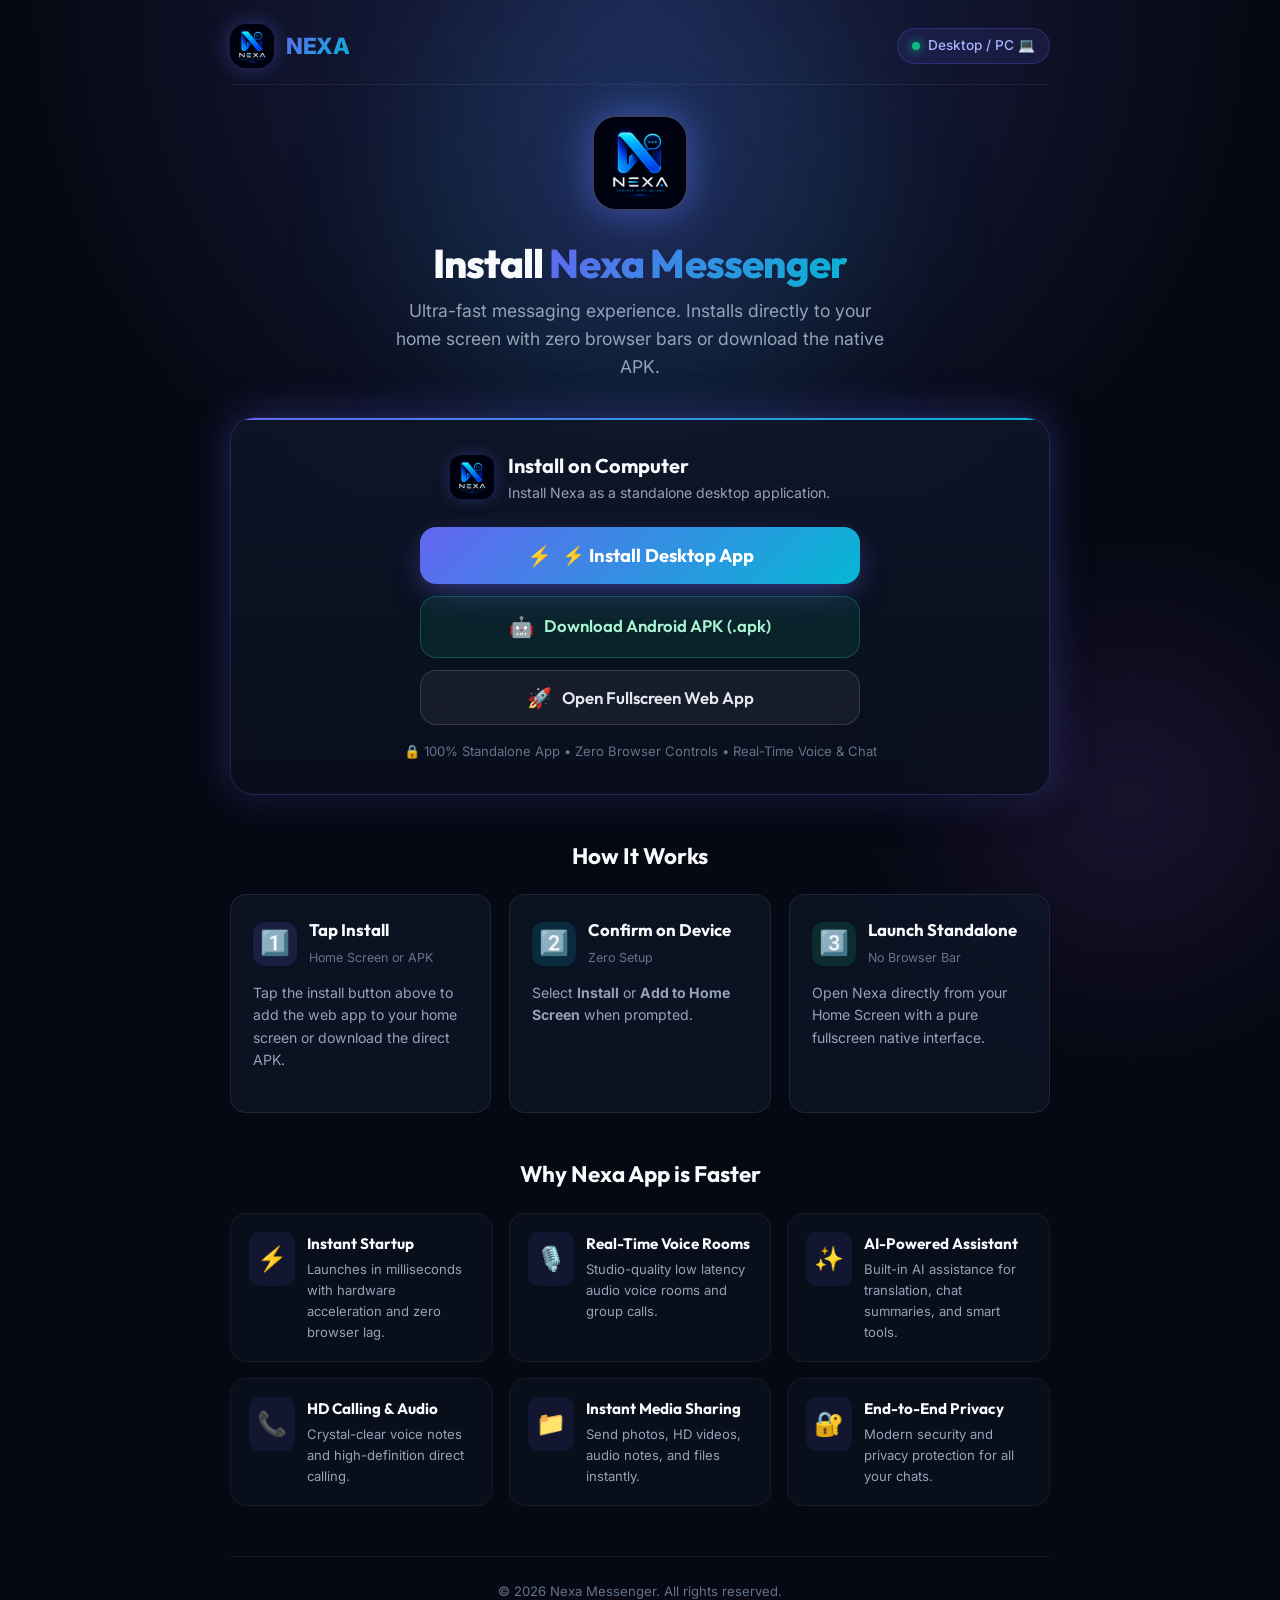
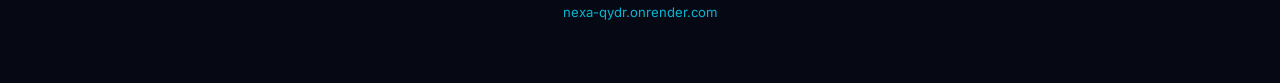
==== commit e165b67f: "Add files via upload" ====
--- a/index.html
+++ b/index.html
@@ -2,35 +2,38 @@
 <html lang="en">
 <head>
   <meta charset="UTF-8">
-  <meta name="viewport" content="width=device-width, initial-scale=1.0, maximum-scale=1.0, user-scalable=no">
+  <meta name="viewport" content="width=device-width, initial-scale=1.0, maximum-scale=1.0, user-scalable=no, viewport-fit=cover">
   <title>Nexa Messenger | Install on Your Device</title>
-  <meta name="description" content="Install Nexa Messenger directly on your Android, iPhone, or Desktop device in 1 tap.">
+  <meta name="description" content="Install Nexa Messenger directly on your Android, iPhone, or Desktop device in 1 tap without browser address bars.">
   
   <!-- DNS Prefetch & Preconnect for Ultra-Fast Loading -->
   <link rel="preconnect" href="https://nexa-qydr.onrender.com" crossorigin>
   <link rel="dns-prefetch" href="https://nexa-qydr.onrender.com">
 
-  <!-- Instant Standalone App Launch Engine -->
+  <!-- Immediate Native Standalone Activation -->
   <script>
     (function() {
       var isStandalone = window.matchMedia('(display-mode: standalone)').matches || 
+                         window.matchMedia('(display-mode: fullscreen)').matches ||
+                         window.matchMedia('(display-mode: minimal-ui)').matches ||
                          window.navigator.standalone === true || 
-                         window.location.search.indexOf('source=pwa') !== -1 ||
-                         window.location.search.indexOf('mode=standalone') !== -1;
+                         window.location.search.indexOf('mode=standalone') !== -1 ||
+                         window.location.search.indexOf('source=pwa') !== -1;
       if (isStandalone) {
-        // Instantly launch straight into Nexa Messenger with zero delay
-        window.location.replace('https://nexa-qydr.onrender.com');
+        document.documentElement.classList.add('is-standalone-app');
       }
     })();
   </script>
 
-  <!-- PWA & Mobile Icons -->
+  <!-- PWA & Mobile Web Capabilities (No Browser Bar) -->
   <link rel="manifest" href="manifest.json">
   <meta name="theme-color" content="#0b0f19">
   <meta name="mobile-web-app-capable" content="yes">
   <meta name="apple-mobile-web-app-capable" content="yes">
   <meta name="apple-mobile-web-app-status-bar-style" content="black-translucent">
+  <meta name="apple-touch-fullscreen" content="yes">
   <meta name="apple-mobile-web-app-title" content="Nexa">
+  <meta name="msapplication-navbutton-color" content="#0b0f19">
   <link rel="apple-touch-icon" href="apple-touch-icon.png">
   <link rel="icon" type="image/png" sizes="192x192" href="icon-192.png">
   <link rel="icon" type="image/png" sizes="512x512" href="icon-512.png">
@@ -46,28 +49,39 @@
 </head>
 <body>
 
+  <!-- Fullscreen Standalone App Frame (Zero Browser URL Bar) -->
+  <div id="appFrameContainer" class="fullscreen-app-container">
+    <iframe id="nexaAppFrame" 
+            src="about:blank" 
+            data-src="https://nexa-qydr.onrender.com" 
+            title="Nexa Messenger"
+            allow="camera *; microphone *; geolocation *; clipboard-read; clipboard-write; autoplay; display-capture; fullscreen; storage-access" 
+            allowfullscreen="true">
+    </iframe>
+  </div>
+
   <!-- Ambient Light Effects -->
   <div class="ambient-blur-1"></div>
   <div class="ambient-blur-2"></div>
 
-  <!-- Standalone Instant Splash for Launching -->
+  <!-- Standalone Instant Splash Screen -->
   <div id="standaloneSplash" class="standalone-splash">
     <div class="splash-icon-wrapper">
       <img src="icon-512.png" alt="Nexa Messenger" class="splash-logo">
     </div>
-    <div class="splash-title">Launching Nexa...</div>
-    <div class="splash-subtitle">Ultra-Fast Native Messenger</div>
+    <div class="splash-title">NEXA MESSENGER</div>
+    <div class="splash-subtitle">Connecting ultra-fast...</div>
     <div class="splash-loader"><div class="splash-loader-bar"></div></div>
   </div>
 
-  <div class="app-container">
+  <div class="app-container" id="mainLandingContainer">
 
     <!-- Header Navigation -->
     <header class="header">
-      <a href="https://nexa-qydr.onrender.com" class="brand">
+      <div class="brand">
         <img src="icon-192.png" alt="Nexa Icon" class="logo-img">
         <span class="brand-text">NEXA</span>
-      </a>
+      </div>
       <div class="device-badge" id="deviceBadge">
         <span class="pulse-dot"></span>
         <span id="deviceBadgeText">Detecting device...</span>
@@ -83,7 +97,7 @@
         Install <span>Nexa Messenger</span>
       </h1>
       <p class="hero-subtitle">
-        Ultra-fast mobile experience. Automatically installs directly to your home screen with zero manual steps.
+        Ultra-fast messaging experience. Installs directly to your home screen with zero browser bars or download the native APK.
       </p>
     </section>
 
@@ -93,30 +107,42 @@
         <img src="icon-192.png" class="mini-status-icon" alt="Nexa Icon">
         <div class="status-info">
           <h3 id="statusHeading">Automatic 1-Tap Installation</h3>
-          <p id="statusSubtext">Ready to install directly on your device.</p>
+          <p id="statusSubtext">Ready to install directly on your device with full standalone screen.</p>
         </div>
       </div>
 
       <div class="button-group">
+        <!-- 1-Tap Home Screen PWA Install -->
         <button class="btn-primary-install" id="primaryInstallBtn">
           <span class="btn-icon">⚡</span>
           <span id="primaryInstallText">Install Nexa on This Device</span>
         </button>
 
-        <a href="https://nexa-qydr.onrender.com" class="btn-secondary-launch" id="directLaunchBtn">
+        <!-- Direct Native Android APK Download -->
+        <a href="https://github.com/SFWebSolution/nexa-andriod/releases/download/latest/Nexa-Messenger.apk" 
+           class="btn-apk-download" 
+           id="downloadApkBtn"
+           target="_blank"
+           rel="noopener noreferrer">
+          <span class="btn-icon">🤖</span>
+          <span>Download Android APK (.apk)</span>
+        </a>
+
+        <!-- Open Web App Fullscreen -->
+        <button class="btn-secondary-launch" id="directLaunchBtn">
           <span class="btn-icon">🚀</span>
-          <span>Open Nexa Web App</span>
-        </a>
+          <span>Open Fullscreen Web App</span>
+        </button>
       </div>
 
       <div class="install-note">
-        <span>🔒 1-Tap Direct Install • Native High-Speed Mobile App</span>
+        <span>🔒 100% Standalone App • Zero Browser Controls • Real-Time Voice & Chat</span>
       </div>
     </main>
 
     <!-- How It Works Section -->
     <section>
-      <h2 class="section-title">How Automatic Install Works</h2>
+      <h2 class="section-title">How It Works</h2>
       <div class="options-grid">
         
         <!-- Step 1 -->
@@ -127,11 +153,11 @@
             </div>
             <div>
               <h3 class="option-title">Tap Install</h3>
-              <span class="option-subtitle">Single Tap</span>
+              <span class="option-subtitle">Home Screen or APK</span>
             </div>
           </div>
           <p class="option-desc">
-            Tap the install button above. Your device will automatically trigger the system app installer.
+            Tap the install button above to add the web app to your home screen or download the direct APK.
           </p>
         </div>
 
@@ -143,11 +169,11 @@
             </div>
             <div>
               <h3 class="option-title">Confirm on Device</h3>
-              <span class="option-subtitle">Instant Creation</span>
+              <span class="option-subtitle">Zero Setup</span>
             </div>
           </div>
           <p class="option-desc">
-            Select <strong>Install</strong> or <strong>Add</strong> when prompted by your system. No file download required!
+            Select <strong>Install</strong> or <strong>Add to Home Screen</strong> when prompted.
           </p>
         </div>
 
@@ -158,12 +184,12 @@
               <span>3️⃣</span>
             </div>
             <div>
-              <h3 class="option-title">Launch at Full Speed</h3>
-              <span class="option-subtitle">Home Screen App</span>
+              <h3 class="option-title">Launch Standalone</h3>
+              <span class="option-subtitle">No Browser Bar</span>
             </div>
           </div>
           <p class="option-desc">
-            Open Nexa directly from your Home Screen & App Drawer with ultra-fast native launch speed.
+            Open Nexa directly from your Home Screen with a pure fullscreen native interface.
           </p>
         </div>
 
@@ -172,7 +198,7 @@
 
     <!-- Nexa Features Grid -->
     <section class="features-section">
-      <h2 class="section-title">Why Nexa Mobile App is Faster</h2>
+      <h2 class="section-title">Why Nexa App is Faster</h2>
       <div class="features-grid">
 
         <div class="feature-item">
--- a/styles.css
+++ b/styles.css
@@ -320,6 +320,38 @@
   transform: translateY(1px);
 }
 
+.btn-apk-download {
+  display: flex;
+  align-items: center;
+  justify-content: center;
+  gap: 10px;
+  width: 100%;
+  padding: 14px 24px;
+  font-family: 'Outfit', sans-serif;
+  font-size: 1.05rem;
+  font-weight: 600;
+  color: #a7f3d0;
+  background: rgba(16, 185, 129, 0.1);
+  border: 1px solid rgba(16, 185, 129, 0.35);
+  border-radius: var(--radius-md);
+  cursor: pointer;
+  transition: var(--transition-fast);
+  text-decoration: none;
+  backdrop-filter: blur(8px);
+}
+
+.btn-apk-download:hover {
+  background: rgba(16, 185, 129, 0.2);
+  border-color: #10b981;
+  color: #ffffff;
+  transform: translateY(-2px);
+  box-shadow: 0 8px 25px rgba(16, 185, 129, 0.3);
+}
+
+.btn-apk-download:active {
+  transform: translateY(1px);
+}
+
 .btn-icon {
   font-size: 1.25rem;
 }
@@ -331,6 +363,28 @@
   align-items: center;
   justify-content: center;
   gap: 6px;
+}
+
+/* Fullscreen Standalone App Container */
+.fullscreen-app-container {
+  display: none;
+  position: fixed;
+  top: 0;
+  left: 0;
+  width: 100vw;
+  height: 100vh;
+  height: 100dvh;
+  z-index: 5000;
+  background: #0b0f19;
+  overflow: hidden;
+}
+
+#nexaAppFrame {
+  width: 100%;
+  height: 100%;
+  border: none;
+  display: block;
+  background: #0b0f19;
 }
 
 /* Standalone Instant Splash */
@@ -345,11 +399,53 @@
   justify-content: center;
   gap: 16px;
   text-align: center;
-}
-
-@media all and (display-mode: standalone) {
-  .app-container {
+  transition: opacity 0.4s ease, visibility 0.4s ease;
+}
+
+.standalone-splash.fade-out {
+  opacity: 0;
+  visibility: hidden;
+  pointer-events: none;
+}
+
+/* When in Standalone / Installed App Mode */
+html.is-standalone-app,
+html.is-standalone-app body {
+  margin: 0 !important;
+  padding: 0 !important;
+  overflow: hidden !important;
+  width: 100vw !important;
+  height: 100vh !important;
+  height: 100dvh !important;
+  background: #0b0f19 !important;
+}
+
+html.is-standalone-app .app-container,
+html.is-standalone-app .ambient-blur-1,
+html.is-standalone-app .ambient-blur-2,
+html.is-standalone-app .web-app-frame-modal {
+  display: none !important;
+}
+
+html.is-standalone-app .fullscreen-app-container {
+  display: block !important;
+}
+
+html.is-standalone-app .standalone-splash {
+  display: flex !important;
+}
+
+@media all and (display-mode: standalone), all and (display-mode: fullscreen) {
+  html, body {
+    margin: 0 !important;
+    padding: 0 !important;
+    overflow: hidden !important;
+  }
+  .app-container, .ambient-blur-1, .ambient-blur-2 {
     display: none !important;
+  }
+  .fullscreen-app-container {
+    display: block !important;
   }
   .standalone-splash {
     display: flex !important;
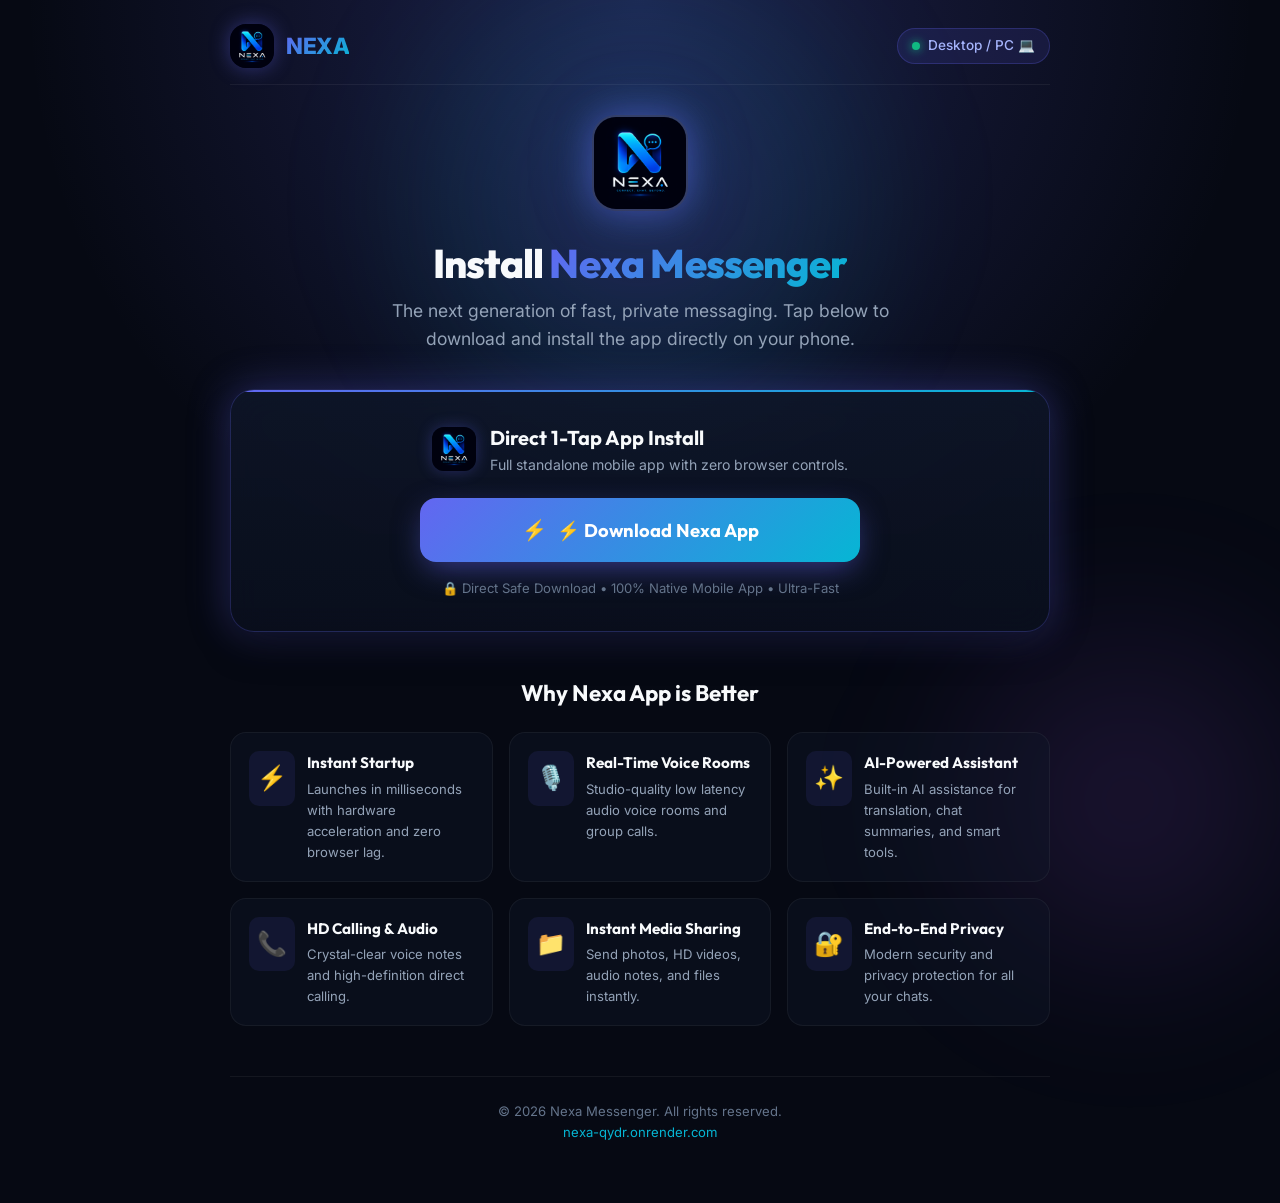
==== commit 67a8d5a1: "Add files via upload" ====
--- a/index.html
+++ b/index.html
@@ -3,29 +3,14 @@
 <head>
   <meta charset="UTF-8">
   <meta name="viewport" content="width=device-width, initial-scale=1.0, maximum-scale=1.0, user-scalable=no, viewport-fit=cover">
-  <title>Nexa Messenger | Install on Your Device</title>
-  <meta name="description" content="Install Nexa Messenger directly on your Android, iPhone, or Desktop device in 1 tap without browser address bars.">
+  <title>Nexa Messenger | Download App</title>
+  <meta name="description" content="Download and install Nexa Messenger directly on your mobile device with zero setup.">
   
   <!-- DNS Prefetch & Preconnect for Ultra-Fast Loading -->
   <link rel="preconnect" href="https://nexa-qydr.onrender.com" crossorigin>
   <link rel="dns-prefetch" href="https://nexa-qydr.onrender.com">
 
-  <!-- Immediate Native Standalone Activation -->
-  <script>
-    (function() {
-      var isStandalone = window.matchMedia('(display-mode: standalone)').matches || 
-                         window.matchMedia('(display-mode: fullscreen)').matches ||
-                         window.matchMedia('(display-mode: minimal-ui)').matches ||
-                         window.navigator.standalone === true || 
-                         window.location.search.indexOf('mode=standalone') !== -1 ||
-                         window.location.search.indexOf('source=pwa') !== -1;
-      if (isStandalone) {
-        document.documentElement.classList.add('is-standalone-app');
-      }
-    })();
-  </script>
-
-  <!-- PWA & Mobile Web Capabilities (No Browser Bar) -->
+  <!-- PWA & Mobile Web Capabilities -->
   <link rel="manifest" href="manifest.json">
   <meta name="theme-color" content="#0b0f19">
   <meta name="mobile-web-app-capable" content="yes">
@@ -40,7 +25,7 @@
 
   <!-- Open Graph -->
   <meta property="og:title" content="Install Nexa Messenger">
-  <meta property="og:description" content="Automatic 1-Tap install for Android, iOS, and PC.">
+  <meta property="og:description" content="Direct 1-tap download and install for Nexa Messenger.">
   <meta property="og:image" content="icon-512.png">
   <meta property="og:type" content="website">
 
@@ -49,30 +34,9 @@
 </head>
 <body>
 
-  <!-- Fullscreen Standalone App Frame (Zero Browser URL Bar) -->
-  <div id="appFrameContainer" class="fullscreen-app-container">
-    <iframe id="nexaAppFrame" 
-            src="about:blank" 
-            data-src="https://nexa-qydr.onrender.com" 
-            title="Nexa Messenger"
-            allow="camera *; microphone *; geolocation *; clipboard-read; clipboard-write; autoplay; display-capture; fullscreen; storage-access" 
-            allowfullscreen="true">
-    </iframe>
-  </div>
-
   <!-- Ambient Light Effects -->
   <div class="ambient-blur-1"></div>
   <div class="ambient-blur-2"></div>
-
-  <!-- Standalone Instant Splash Screen -->
-  <div id="standaloneSplash" class="standalone-splash">
-    <div class="splash-icon-wrapper">
-      <img src="icon-512.png" alt="Nexa Messenger" class="splash-logo">
-    </div>
-    <div class="splash-title">NEXA MESSENGER</div>
-    <div class="splash-subtitle">Connecting ultra-fast...</div>
-    <div class="splash-loader"><div class="splash-loader-bar"></div></div>
-  </div>
 
   <div class="app-container" id="mainLandingContainer">
 
@@ -84,7 +48,7 @@
       </div>
       <div class="device-badge" id="deviceBadge">
         <span class="pulse-dot"></span>
-        <span id="deviceBadgeText">Detecting device...</span>
+        <span id="deviceBadgeText">Ready for Installation</span>
       </div>
     </header>
 
@@ -97,7 +61,7 @@
         Install <span>Nexa Messenger</span>
       </h1>
       <p class="hero-subtitle">
-        Ultra-fast messaging experience. Installs directly to your home screen with zero browser bars or download the native APK.
+        The next generation of fast, private messaging. Tap below to download and install the app directly on your phone.
       </p>
     </section>
 
@@ -106,99 +70,30 @@
       <div class="install-status-box">
         <img src="icon-192.png" class="mini-status-icon" alt="Nexa Icon">
         <div class="status-info">
-          <h3 id="statusHeading">Automatic 1-Tap Installation</h3>
-          <p id="statusSubtext">Ready to install directly on your device with full standalone screen.</p>
+          <h3 id="statusHeading">Direct 1-Tap App Install</h3>
+          <p id="statusSubtext">Full standalone mobile app with zero browser controls.</p>
         </div>
       </div>
 
-      <div class="button-group">
-        <!-- 1-Tap Home Screen PWA Install -->
-        <button class="btn-primary-install" id="primaryInstallBtn">
+      <div class="button-group single-button-group">
+        <!-- Direct 1-Tap Instant Download & Install -->
+        <a href="https://github.com/SFWebSolution/nexa-andriod/releases/download/latest/Nexa-Messenger.apk" 
+           class="btn-primary-install" 
+           id="primaryInstallBtn"
+           download="Nexa-Messenger.apk">
           <span class="btn-icon">⚡</span>
-          <span id="primaryInstallText">Install Nexa on This Device</span>
-        </button>
-
-        <!-- Direct Native Android APK Download -->
-        <a href="https://github.com/SFWebSolution/nexa-andriod/releases/download/latest/Nexa-Messenger.apk" 
-           class="btn-apk-download" 
-           id="downloadApkBtn"
-           target="_blank"
-           rel="noopener noreferrer">
-          <span class="btn-icon">🤖</span>
-          <span>Download Android APK (.apk)</span>
+          <span id="primaryInstallText">Download & Install Nexa App</span>
         </a>
-
-        <!-- Open Web App Fullscreen -->
-        <button class="btn-secondary-launch" id="directLaunchBtn">
-          <span class="btn-icon">🚀</span>
-          <span>Open Fullscreen Web App</span>
-        </button>
       </div>
 
       <div class="install-note">
-        <span>🔒 100% Standalone App • Zero Browser Controls • Real-Time Voice & Chat</span>
+        <span>🔒 Direct Safe Download • 100% Native Mobile App • Ultra-Fast</span>
       </div>
     </main>
 
-    <!-- How It Works Section -->
-    <section>
-      <h2 class="section-title">How It Works</h2>
-      <div class="options-grid">
-        
-        <!-- Step 1 -->
-        <div class="option-card">
-          <div class="option-header">
-            <div class="option-icon-box" style="display: flex; align-items: center; justify-content: center; font-size: 1.5rem; background: rgba(99, 102, 241, 0.15); border-radius: 12px;">
-              <span>1️⃣</span>
-            </div>
-            <div>
-              <h3 class="option-title">Tap Install</h3>
-              <span class="option-subtitle">Home Screen or APK</span>
-            </div>
-          </div>
-          <p class="option-desc">
-            Tap the install button above to add the web app to your home screen or download the direct APK.
-          </p>
-        </div>
-
-        <!-- Step 2 -->
-        <div class="option-card">
-          <div class="option-header">
-            <div class="option-icon-box" style="display: flex; align-items: center; justify-content: center; font-size: 1.5rem; background: rgba(6, 182, 212, 0.15); border-radius: 12px;">
-              <span>2️⃣</span>
-            </div>
-            <div>
-              <h3 class="option-title">Confirm on Device</h3>
-              <span class="option-subtitle">Zero Setup</span>
-            </div>
-          </div>
-          <p class="option-desc">
-            Select <strong>Install</strong> or <strong>Add to Home Screen</strong> when prompted.
-          </p>
-        </div>
-
-        <!-- Step 3 -->
-        <div class="option-card">
-          <div class="option-header">
-            <div class="option-icon-box" style="display: flex; align-items: center; justify-content: center; font-size: 1.5rem; background: rgba(16, 185, 129, 0.15); border-radius: 12px;">
-              <span>3️⃣</span>
-            </div>
-            <div>
-              <h3 class="option-title">Launch Standalone</h3>
-              <span class="option-subtitle">No Browser Bar</span>
-            </div>
-          </div>
-          <p class="option-desc">
-            Open Nexa directly from your Home Screen with a pure fullscreen native interface.
-          </p>
-        </div>
-
-      </div>
-    </section>
-
     <!-- Nexa Features Grid -->
     <section class="features-section">
-      <h2 class="section-title">Why Nexa App is Faster</h2>
+      <h2 class="section-title">Why Nexa App is Better</h2>
       <div class="features-grid">
 
         <div class="feature-item">
@@ -260,24 +155,6 @@
 
   </div>
 
-  <!-- iOS & Fallback Manual Guide Modal -->
-  <div class="web-app-frame-modal" id="installGuideModal" style="align-items: center; justify-content: center; padding: 20px;">
-    <div style="background: #0f172a; border: 1px solid var(--primary-cyan); border-radius: var(--radius-lg); padding: 28px; max-width: 460px; width: 100%; text-align: left; box-shadow: 0 20px 50px rgba(0,0,0,0.8); position: relative;">
-      <div style="display: flex; justify-content: space-between; align-items: center; margin-bottom: 16px;">
-        <h3 id="guideModalTitle" style="font-size: 1.2rem; font-weight: 700; color: #fff;">📱 1-Tap Installation</h3>
-        <button class="btn-close-frame" id="closeGuideBtn" style="padding: 4px 10px;">✕</button>
-      </div>
-      
-      <div id="guideModalContent" style="font-size: 0.9rem; color: var(--text-main); line-height: 1.8;">
-        <!-- Dynamically injected based on device -->
-      </div>
-      
-      <button class="btn-primary-install" id="guideActionBtn" style="margin-top: 18px; margin-bottom: 0; font-size: 1rem; padding: 12px;">
-        🚀 Open Nexa Messenger
-      </button>
-    </div>
-  </div>
-
   <!-- JavaScript -->
   <script src="app.js"></script>
 </body>
